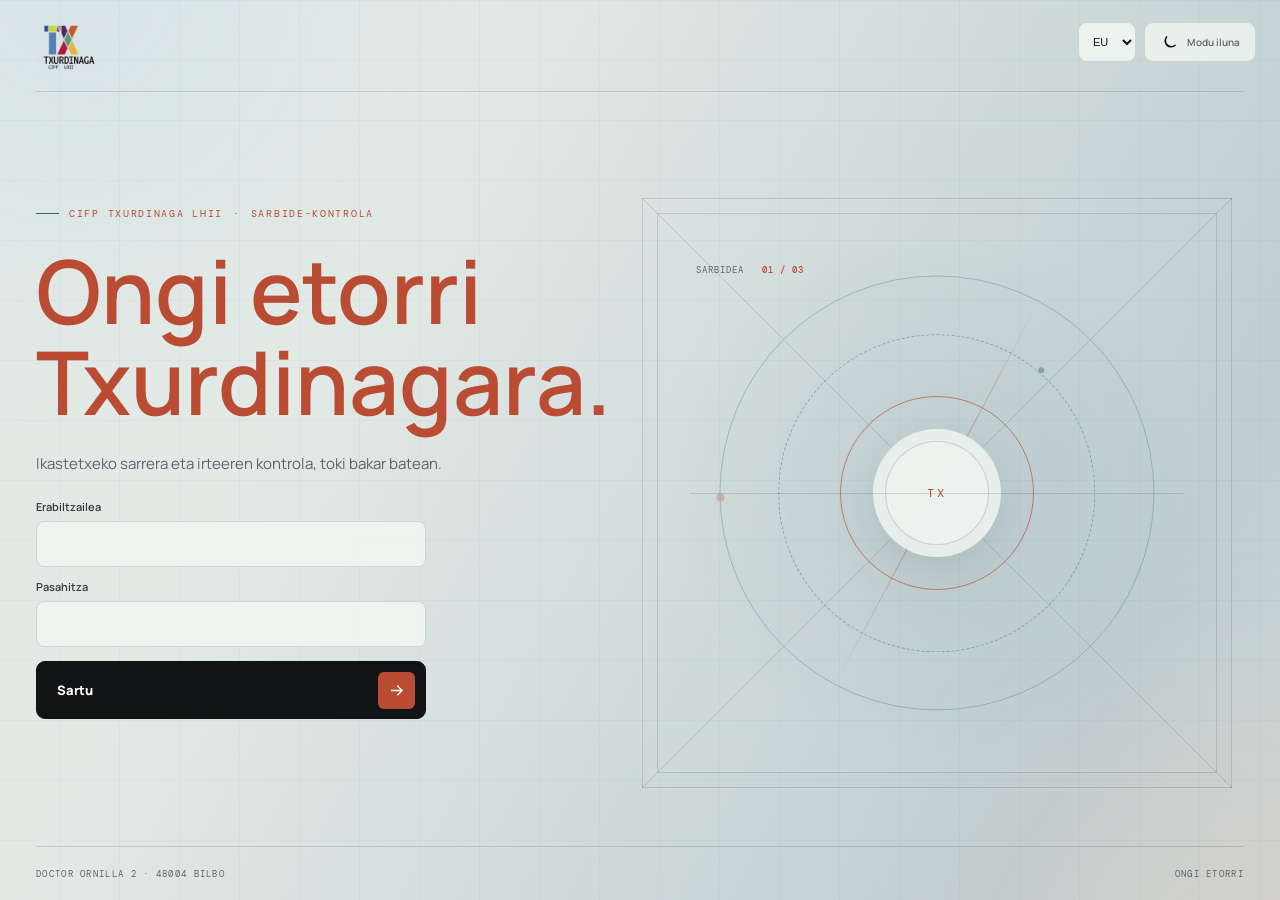
==== index.html @ c8af833c "Aldaketak 5/10/2026 Co-authored-by: acipriaoaboitiz-glitch <acipriaoaboitiz-glitch@users.noreply.git" ====
<!doctype html>
<html lang="eu" data-theme="light">
<head>
  <meta charset="utf-8">
  <meta name="viewport" content="width=device-width, initial-scale=1">
  <meta name="theme-color" content="#e3eae6">
  <link rel="preconnect" href="https://fonts.googleapis.com">
  <link rel="preconnect" href="https://fonts.gstatic.com" crossorigin>
  <link href="https://fonts.googleapis.com/css2?family=DM+Mono:wght@400;500&family=Manrope:wght@400;500;600;700;800&display=swap" rel="stylesheet">
  <link rel="stylesheet" href="CSS/estilos.css">
  <script src="JS/theme.js" defer></script>
  <script src="JS/dashboard.js" defer></script>
</head>
<body>
    <div class="global-controls">
      <label class="visually-hidden" for="language-select" data-i18n="languageLabel">Hizkuntza</label>
      <select class="language-select" id="language-select" aria-label="Hizkuntza">
        <option value="eu">EU</option>
        <option value="es">ES</option>
        <option value="en">EN</option>
      </select>
      <button class="theme-toggle theme-toggle-global" type="button" data-theme-toggle aria-label="Modu iluna" title="Modu iluna">
        <svg class="moon-icon" width="17" height="17" viewBox="0 0 24 24" fill="none" stroke="currentColor" stroke-width="1.7" aria-hidden="true"><path d="M20.5 15.5A8.5 8.5 0 0 1 8.5 3.5 8.5 8.5 0 1 0 20.5 15.5Z"></path></svg>
        <svg class="sun-icon" width="18" height="18" viewBox="0 0 24 24" fill="none" stroke="currentColor" stroke-width="1.7" stroke-linecap="round" stroke-linejoin="round" aria-hidden="true"><circle cx="12" cy="12" r="4"></circle><path d="M12 2v2M12 20v2M2 12h2M20 12h2M4.93 4.93l1.42 1.42M17.65 17.65l1.42 1.42M4.93 19.07l1.42-1.42M17.65 6.35l1.42-1.42"></path></svg>
        <span data-theme-label>Modu iluna</span>
      </button>
    </div>

  <section class="cover-screen" id="cover-screen" aria-labelledby="cover-title">
    <header class="cover-header">
      <img class="cover-logo" src="IMG/Logotipo_Txurdinaga.png" alt="Txurdinaga ikastetxea">
    </header>
    <div class="cover-content">
      <p class="eyebrow"><span data-i18n="schoolName">FP TXURDINAGA</span> <span>·</span> <span data-i18n="accessControl">SARBIDE-KONTROLA</span></p>
      <h1 id="cover-title"><span data-i18n="welcome">Ongi etorri</span><br><span data-i18n="welcomePlace">Txurdinagara.</span></h1>
      <p class="cover-description" data-i18n="coverDescription">Ikastetxeko sarrera eta irteeren kontrola, toki bakar batean.</p>
      <form class="login-form" id="login-form">
        <div class="login-field">
          <label for="login-username" data-i18n="username">Erabiltzailea</label>
          <input id="login-username" name="username" type="text" autocomplete="username" required>
        </div>
        <div class="login-field">
          <label for="login-password" data-i18n="password">Pasahitza</label>
          <input id="login-password" name="password" type="password" autocomplete="current-password" required aria-describedby="login-error">
        </div>
        <p class="login-error" id="login-error" role="alert" data-i18n="invalidLogin" hidden></p>
        <button class="enter-button" type="submit">
          <span data-i18n="signIn">Sartu</span>
          <svg width="19" height="19" viewBox="0 0 24 24" fill="none" stroke="currentColor" stroke-width="1.8" aria-hidden="true"><path d="M5 12h14M13 6l6 6-6 6"></path></svg>
        </button>
      </form>
    </div>
    <div class="cover-art" aria-hidden="true">
      <span class="cover-orbit orbit-one"></span>
      <span class="cover-orbit orbit-two"></span>
      <span class="cover-orbit orbit-three"></span>
      <span class="cover-crosshair"></span>
      <span class="cover-art-core">TX</span>
      <span class="cover-art-label">SARBIDEA <b>01 / 03</b></span>
    </div>
    <footer class="cover-footer"><span data-i18n="location">BILBO · TXURDINAGA</span><span data-i18n="welcomeLabel">ONGI ETORRI</span></footer>
  </section>

  <main class="app-shell dashboard-screen" id="dashboard-screen" tabindex="-1" hidden>
    <header class="topbar">
      <div class="brand-slot" aria-label="Txurdinagako logotipoa">
        <img src="IMG/Logotipo_Txurdinaga.png" alt="Txurdinaga ikastetxea">
      </div>
      <div class="topbar-right">
        <div class="live-indicator"><span class="live-dot"></span><span data-i18n="controlActive">Sarbide-kontrola aktibo</span></div>
        <div class="date-display" aria-label="Ordu lokala" data-i18n-aria-label="localTime">
          <svg width="15" height="15" viewBox="0 0 24 24" fill="none" stroke="currentColor" stroke-width="1.7" aria-hidden="true"><circle cx="12" cy="12" r="9"></circle><path d="M12 7v5l3 2"></path></svg>
          <time id="clock">--:--:--</time>
        </div>
      </div>
    </header>

    <nav class="view-switcher" aria-label="Nabigazio nagusia" data-i18n-aria-label="appNavigation">
      <button class="view-tab is-active" id="overview-view-button" type="button" data-app-view="overview" aria-pressed="true" data-i18n="overviewView">Ikuspegi orokorra</button>
      <button class="view-tab" id="users-view-button" type="button" data-app-view="users" aria-pressed="false" data-i18n="usersView">Erabiltzaileak</button>
    </nav>

    <section class="intro" aria-labelledby="page-title">
      <div>
        <p class="eyebrow"><span data-i18n="schoolReception">Txurdinaga · Harrera</span></p>
        <p class="session-identity" aria-live="polite">
          <span data-i18n="signedInAs">Saioa irekita:</span>
          <strong id="session-user"></strong>
          <span class="session-role" id="session-role"></span>
        </p>
        <h1 id="page-title"><span data-i18n="goodDay">Egun on,</span><br><span id="profile-title">gaurko jarduna.</span></h1>
        <p class="intro-note" data-i18n="introNote">Ikastetxeko sarrera-irteeren erregistroa.</p>
      </div>
      <div class="date-card">
        <span class="date-card-label" data-i18n="todayLabel">Gaurko jardunaldia</span>
        <strong id="today-date" data-i18n="loadingDate">Data kargatzen...</strong>
      </div>
    </section>

    <section class="dashboard-grid" aria-label="Sarbide-erregistroa eta laburpena" data-i18n-aria-label="accessSummary">
      <article class="glass-panel stat-panel parking-free-stat" aria-live="polite">
        <div class="stat-top">
          <span class="stat-label">
            <svg width="16" height="16" viewBox="0 0 24 24" fill="none" stroke="currentColor" stroke-width="1.7" aria-hidden="true"><rect x="3" y="4" width="18" height="16" rx="2"></rect><path d="M7 8h4v4H7zM13 8h4v4h-4zM7 14h4v3H7zM13 14h4v3h-4z"></path></svg>
            <span data-i18n="spacesFree">Libres</span>
          </span>
          <span class="stat-date" data-i18n="parkingNow">Orain</span>
        </div>
        <div class="stat-value" id="parking-free-total">0</div>
        <div class="stat-footer"><span data-i18n="parkingFreeDescription">Une honetan erabilgarri dauden plazak</span></div>
      </article>

      <article class="glass-panel stat-panel parking-occupied-stat" aria-live="polite">
        <div class="stat-top">
          <span class="stat-label">
            <svg width="16" height="16" viewBox="0 0 24 24" fill="none" stroke="currentColor" stroke-width="1.7" aria-hidden="true"><rect x="3" y="4" width="18" height="16" rx="2"></rect><path d="M12 8v4m0 3v.01"></path></svg>
            <span data-i18n="spacesOccupied">Okupatuta</span>
          </span>
          <span class="stat-date" data-i18n="parkingNow">Orain</span>
        </div>
        <div class="stat-value" id="parking-occupied-total">0</div>
        <div class="stat-footer"><span data-i18n="parkingOccupiedDescription">Une honetan okupatuta dauden plazak</span></div>
      </article>
    </section>

    <section class="users-view" id="users-view" aria-labelledby="users-view-title" hidden>
      <div class="users-view-heading">
        <div>
          <p class="eyebrow" data-i18n="attendanceEyebrow">Txurdinaga · Erabiltzaileak</p>
          <h2 id="users-view-title" data-i18n="usersTitle">Erabiltzaileen fitxaketa</h2>
          <p data-i18n="usersDescription">Aukeratu zure izena sarrera edo irteera erregistratzeko.</p>
        </div>
      </div>
      <div class="attendance-summary" aria-live="polite">
        <article class="glass-panel attendance-counter attendance-inside">
          <span data-i18n="attendanceInside">Barruan</span>
          <strong id="attendance-inside-count">0</strong>
        </article>
        <article class="glass-panel attendance-counter attendance-outside">
          <span data-i18n="attendanceOutside">Kanpoan</span>
          <strong id="attendance-outside-count">0</strong>
        </article>
      </div>
      <div class="users-toolbar">
        <label class="user-search-field" for="user-search">
          <span data-i18n="searchUsersLabel">Bilatu erabiltzaileak</span>
          <input id="user-search" type="search" autocomplete="off" data-i18n-placeholder="searchUsersPlaceholder" placeholder="Izena edo abizena">
        </label>
        <label class="user-role-field" for="user-role-filter">
          <span data-i18n="filterByRoleLabel">Iragazi rolaren arabera</span>
          <select id="user-role-filter">
            <option value="all" data-i18n="allRoles">Rol guztiak</option>
            <option value="2" data-i18n="roleStudent">Ikaslea</option>
            <option value="3" data-i18n="roleTeacher">Irakaslea</option>
            <option value="1" data-i18n="roleAdmin">Administratzailea</option>
            <option value="4" data-i18n="roleInventory">Inbentarioa</option>
          </select>
        </label>
      </div>
      <div class="glass-panel users-panel">
        <div class="table-wrap users-table-wrap" role="region" tabindex="0" aria-label="Erabiltzaileen zerrenda" data-i18n-aria-label="usersTableLabel">
          <table class="users-table">
            <thead>
              <tr>
                <th scope="col" data-i18n="userIdLabel">ID</th>
                <th scope="col" data-i18n="firstNameLabel">Izena</th>
                <th scope="col" data-i18n="lastNameLabel">Abizena</th>
                <th scope="col" data-i18n="emailLabel">Emaila</th>
                <th scope="col" data-i18n="roleIdLabel">Rola / ID</th>
                <th scope="col" data-i18n="centerIdLabel">Zentroa / ID</th>
                <th scope="col" data-i18n="attendanceStatusLabel">Egoera</th>
                <th scope="col" data-i18n="attendanceActionLabel">Fichatu</th>
              </tr>
            </thead>
            <tbody id="users-list"></tbody>
          </table>
        </div>
      </div>
    </section>

    <section class="glass-panel parking-section" id="parking-section" aria-labelledby="parking-title">
      <div class="section-heading parking-heading">
        <div class="section-title-group">
          <span class="section-icon parking-sign" aria-hidden="true">P</span>
          <div>
            <h2 id="parking-title" data-i18n="parkingTitle">Parking</h2>
            <p data-i18n="parkingDescription">Plazas, aforo y movimientos del aparcamiento.</p>
          </div>
        </div>
      </div>
      <div class="parking-toolbar">
        <div class="parking-legend" aria-label="Leyenda de estados y vehículos" data-i18n-aria-label="parkingLegendLabel">
          <span><i class="legend-space free" aria-hidden="true"></i><span data-i18n="spaceFree">Libre</span></span>
          <span><i class="legend-space occupied" aria-hidden="true"></i><span data-i18n="spaceOccupied">Ocupada</span></span>
        </div>
        <div class="parking-filters" role="group" aria-label="Filtrar zonas" data-i18n-aria-label="parkingFiltersLabel">
          <button class="parking-filter is-active" type="button" data-parking-filter="all" aria-pressed="true" data-i18n="filterAll">Todas</button>
          <button class="parking-filter" type="button" data-parking-filter="visits" aria-pressed="false" data-i18n="zoneVisits">Visitas</button>
          <button class="parking-filter" type="button" data-parking-filter="others" aria-pressed="false" data-i18n="zoneOthers">Otros</button>
          <button class="parking-filter" type="button" data-parking-filter="teachers" aria-pressed="false" data-i18n="zoneTeachers">Profesorado</button>
          <button class="parking-filter" type="button" data-parking-filter="students" aria-pressed="false" data-i18n="zoneStudents">Alumnado</button>
        </div>
      </div>
      <div class="parking-plan" aria-label="Plano superior del aparcamiento" data-i18n-aria-label="parkingPlanLabel">
        <div class="parking-compound">
          <div class="parking-zones">
            <article class="parking-zone visits-zone" data-parking-zone="visits">
              <h3><span class="zone-marker" aria-hidden="true"></span><span data-i18n="zoneVisits">Bisitariak</span><span class="zone-prefix" data-i18n="zoneCodeVisits">B</span><span class="zone-count" id="count-visits"></span></h3>
              <div class="parking-zone-layout">
                <div class="parking-spaces" id="spaces-visits-upper"></div>
                <div class="parking-spaces" id="spaces-visits-lower"></div>
              </div>
            </article>
            <article class="parking-zone others-zone" data-parking-zone="others">
              <h3><span class="zone-marker" aria-hidden="true"></span><span data-i18n="zoneOthers">Besteak</span><span class="zone-prefix" data-i18n="zoneCodeOthers">BE</span><span class="zone-count" id="count-others"></span></h3>
              <div class="others-zone-legend" aria-label="Plaza motak" data-i18n-aria-label="otherSpacesLegendLabel">
                <span><i class="other-space-marker motorcycle" aria-hidden="true"></i><span data-i18n="otherCapacityMotorcycles">5 moto</span></span>
                <span><i class="other-space-marker electric" aria-hidden="true"></i><span data-i18n="otherCapacityElectric">3 elektriko</span></span>
                <span><i class="other-space-marker accessible" aria-hidden="true"></i><span data-i18n="otherCapacityAccessible">2 mugikortasun urriko</span></span>
              </div>
              <div class="parking-zone-layout">
                <div class="parking-spaces" id="spaces-others-upper"></div>
                <div class="parking-spaces" id="spaces-others-lower"></div>
              </div>
            </article>
            <article class="parking-zone teachers-zone" data-parking-zone="teachers">
              <h3><span class="zone-marker" aria-hidden="true"></span><span data-i18n="zoneTeachers">Profesorado</span><span class="zone-prefix" data-i18n="zoneCodeTeachers">IR</span><span class="zone-count" id="count-teachers"></span></h3>
              <div class="parking-zone-layout">
                <div class="parking-spaces" id="spaces-teachers-upper"></div>
                <div class="parking-spaces" id="spaces-teachers-lower"></div>
              </div>
            </article>
            <article class="parking-zone students-zone" data-parking-zone="students">
              <h3><span class="zone-marker" aria-hidden="true"></span><span data-i18n="zoneStudents">Alumnado</span><span class="zone-prefix" data-i18n="zoneCodeStudents">IK</span><span class="zone-count" id="count-students"></span></h3>
              <div class="parking-zone-layout">
                <div class="parking-spaces" id="spaces-students-upper"></div>
                <div class="parking-spaces" id="spaces-students-lower"></div>
              </div>
            </article>
          </div>
        </div>
      </div>
    </section>

    <dialog class="parking-dialog" id="parking-dialog" aria-labelledby="parking-dialog-title">
      <div class="parking-dialog-content">
        <div class="parking-dialog-heading">
          <div>
            <p class="eyebrow" data-i18n="parkingDialogEyebrow">Parking · plaza seleccionada</p>
            <h2 id="parking-dialog-title" data-i18n="parkingReserveTitle">Reservar plaza</h2>
          </div>
          <button class="parking-dialog-close" id="parking-dialog-close" type="button" aria-label="Cerrar" data-i18n-aria-label="closeDialogLabel">
            <svg width="18" height="18" viewBox="0 0 24 24" fill="none" stroke="currentColor" stroke-width="1.8" aria-hidden="true"><path d="m6 6 12 12M18 6 6 18"></path></svg>
          </button>
        </div>
        <p class="parking-dialog-space" id="parking-dialog-space"></p>
        <form class="parking-reservation-form" id="parking-reservation-form">
          <fieldset class="plate-format parking-plate-format" aria-describedby="parking-plate-hint">
            <legend class="visually-hidden" data-i18n="plateFormatLabel">Formato de matrícula</legend>
            <label><input type="radio" name="parking-plate-format" value="current" checked><span data-i18n="currentPlateOption">Actual</span></label>
            <label><input type="radio" name="parking-plate-format" value="old"><span data-i18n="oldPlateOption">Provincial</span></label>
          </fieldset>
          <label class="parking-plate-label" for="parking-plate" data-i18n="identifierLabel">Matrícula del vehículo</label>
          <div class="license-plate" id="license-plate-preview" data-format="current">
            <span class="license-plate-country" aria-hidden="true">E</span>
            <input class="parking-plate-input" id="parking-plate" name="plate" type="text" placeholder="1234 BCD" data-i18n-aria-label="identifierLabel" autocomplete="off" autocapitalize="characters" spellcheck="false" maxlength="7" required>
          </div>
          <p class="plate-format-hint" id="parking-plate-hint" data-i18n="currentPlateHint">Formato actual: 1234BCD.</p>
          <p class="login-error" id="parking-plate-error" role="alert" hidden></p>
          <button class="submit-button parking-reserve-button" type="submit">
            <span data-i18n="reserveParkingSpace">Confirmar reserva</span>
            <svg width="16" height="16" viewBox="0 0 24 24" fill="none" stroke="currentColor" stroke-width="1.8" aria-hidden="true"><path d="M5 12h14M13 6l6 6-6 6"></path></svg>
          </button>
        </form>
        <div class="parking-reserved-details" id="parking-reserved-details" hidden>
          <p data-i18n="reservedForPlate">Reserva asociada a la matrícula</p>
          <strong class="reserved-license-plate" id="reserved-plate"></strong>
          <button class="parking-release-button" id="parking-release-button" type="button" data-i18n="releaseParkingSpace">Liberar plaza</button>
        </div>
      </div>
    </dialog>

    <section class="glass-panel records-section" aria-labelledby="records-title">
      <div class="section-heading">
        <div class="section-title-group">
          <span class="section-icon" aria-hidden="true">
            <svg width="17" height="17" viewBox="0 0 24 24" fill="none" stroke="currentColor" stroke-width="1.6"><path d="M8 3H5a2 2 0 0 0-2 2v3M16 3h3a2 2 0 0 1 2 2v3M8 21H5a2 2 0 0 1-2-2v-3M16 21h3a2 2 0 0 0 2-2v-3M8 12h8M12 8v8"></path></svg>
          </span>
          <div>
            <h2 id="records-title" data-i18n="recentEntries">Azken sarrerak</h2>
            <p data-i18n="recentActivity">Ikastetxeko azken mugimenduak</p>
          </div>
        </div>
        <span class="record-count" id="record-count">0 ERREGISTRO</span>
      </div>
      <div class="table-wrap" role="region" tabindex="0" aria-label="Azken sarrerak" data-i18n-aria-label="recentEntries">
        <table>
          <thead><tr><th scope="col" data-i18n="person">Pertsona</th><th scope="col" data-i18n="identifier">Identifikatzailea</th><th scope="col" data-i18n="time">Ordua</th><th scope="col" data-i18n="type">Mota</th><th scope="col" data-i18n="status">Egoera</th></tr></thead>
          <tbody id="access-records"><tr class="empty-row"><td colspan="5" data-i18n="emptyRecords">Oraindik ez dago sarbiderik erregistratuta.</td></tr></tbody>
        </table>
      </div>
    </section>

    <footer class="footer-note">
      <span data-i18n="footerBrand">FP TXURDINAGA · SARBIDE-KONTROLA</span>
      <span data-i18n="localDemo">Demo lokala</span>
    </footer>
  </main>

  <div class="toast" id="toast" role="status" aria-live="polite"></div>
</body>
</html>
---- CSS/estilos.css ----
:root {
  color-scheme: light;
  --page: #e3eae6;
  --surface: rgba(236, 242, 238, .91);
  --surface-strong: rgba(237, 243, 239, .98);
  --line: rgba(18, 21, 24, .13);
  --text: #111315;
  --muted: #5e646b;
  --acid: #111315;
  --mint: #315e7c;
  --orange: #b94c32;
  --entry-value: #bf642d;
  --exit-value: #af3e38;
  --parking-free: #258657;
  --parking-occupied: #c4473c;
  --panel-background: linear-gradient(140deg, rgba(245, 248, 246, .98), rgba(222, 231, 227, .96));
  --panel-shadow: 0 18px 60px rgba(24, 39, 54, .11), inset 0 1px rgba(255, 255, 255, .8);
  --input-background: rgba(240, 244, 241, .94);
  --field-label: #33383e;
  --button-text: #fff;
  --glow-a: #a8d0ef;
  --glow-b: #ffc4a5;
  --ambient-flow-a: rgba(49, 94, 124, .2);
  --ambient-flow-b: rgba(185, 76, 50, .14);
  --ambient-grid: rgba(49, 94, 124, .045);
  --entry-glow: rgba(191, 100, 45, .2);
  --exit-glow: rgba(175, 62, 56, .17);
  --accent-fill: rgba(49, 94, 124, .08);
  --accent-border: rgba(49, 94, 124, .22);
  --accent-shadow: rgba(49, 94, 124, .2);
  --ornament: rgba(49, 94, 124, .16);
  --mono: "DM Mono", Consolas, monospace;
  --sans: "Manrope", "Segoe UI", sans-serif;
}

:root[data-theme="dark"] {
  color-scheme: dark;
  --page: #050607;
  --surface: rgba(20, 21, 23, .82);
  --surface-strong: rgba(31, 32, 35, .96);
  --line: rgba(239, 241, 244, .12);
  --text: #f1f2f4;
  --muted: #a1a5ad;
  --acid: #e7a765;
  --mint: #a8c4dc;
  --orange: #f08b68;
  --entry-value: #e7a765;
  --exit-value: #f0786d;
  --parking-free: #6bd28f;
  --parking-occupied: #ff786f;
  --entry-glow: rgba(231, 167, 101, .28);
  --exit-glow: rgba(240, 120, 109, .24);
  --panel-background: linear-gradient(140deg, rgba(24, 25, 28, .91), rgba(12, 13, 15, .88));
  --panel-shadow: 0 20px 65px rgba(0, 0, 0, .38), inset 0 1px rgba(255, 255, 255, .035);
  --input-background: rgba(7, 8, 10, .82);
  --field-label: #d0d2d6;
  --button-text: #17110c;
  --glow-a: #183047;
  --glow-b: #49291d;
  --ambient-flow-a: rgba(168, 196, 220, .1);
  --ambient-flow-b: rgba(240, 139, 104, .075);
  --accent-fill: rgba(168, 196, 220, .08);
  --accent-border: rgba(168, 196, 220, .2);
  --accent-shadow: rgba(231, 167, 101, .24);
  --ornament: rgba(231, 167, 101, .14);
}

::view-transition-old(root),
::view-transition-new(root) {
  animation-duration: 800ms;
  animation-timing-function: ease-in-out;
}

.theme-transitioning,
.theme-transitioning * {
  transition: color 800ms ease-in-out, background-color 800ms ease-in-out, border-color 800ms ease-in-out, box-shadow 800ms ease-in-out !important;
}

* { box-sizing: border-box; }

body {
  min-width: 320px;
  min-height: 100vh;
  margin: 0;
  overflow-x: hidden;
  background: var(--page);
  color: var(--text);
  font-family: var(--sans);
}

:root[data-theme="light"] body {
  background-image:
    linear-gradient(118deg, transparent 12%, var(--ambient-flow-a) 37%, transparent 58%),
    linear-gradient(300deg, transparent 15%, var(--ambient-flow-b) 40%, transparent 62%),
    repeating-linear-gradient(0deg, transparent 0 59px, var(--ambient-grid) 59px 60px),
    repeating-linear-gradient(90deg, transparent 0 59px, var(--ambient-grid) 59px 60px);
  background-size: 230% 220%, 240% 230%, 60px 60px, 60px 60px;
  animation: light-background-motion 12s ease-in-out infinite alternate;
}

body::before,
body::after {
  position: fixed;
  z-index: -1;
  width: 42vw;
  height: 42vw;
  min-width: 420px;
  min-height: 420px;
  border-radius: 50%;
  content: "";
  filter: blur(100px);
  opacity: .16;
  pointer-events: none;
  animation: drift 18s ease-in-out infinite alternate;
}

body::before {
  top: -22vw;
  left: -15vw;
  background: var(--glow-a);
}

body::after {
  right: -20vw;
  bottom: -28vw;
  background: var(--glow-b);
  animation-delay: -8s;
}

button, input { font: inherit; }
button { color: inherit; }

.app-shell {
  width: min(1240px, calc(100% - 64px));
  margin: 0 auto;
  padding: 34px 0 48px;
}

.cover-screen[hidden], .dashboard-screen[hidden] { display: none !important; }
.dashboard-screen:focus { outline: none; }

.cover-screen {
  position: relative;
  display: grid;
  width: min(1320px, calc(100% - 72px));
  min-height: 100vh;
  min-height: 100svh;
  grid-template-rows: 92px 1fr 54px;
  margin: 0 auto;
  overflow: hidden;
}

.cover-header {
  display: flex;
  align-items: center;
  justify-content: space-between;
  border-bottom: 1px solid var(--line);
}

.cover-logo { display: block; width: 190px; max-height: 62px; object-fit: contain; object-position: left center; }

.global-controls {
  position: fixed;
  z-index: 20;
  top: 22px;
  right: max(24px, calc((100vw - 1320px) / 2));
  display: flex;
  align-items: center;
  gap: 8px;
}

.visually-hidden {
  position: absolute;
  width: 1px;
  height: 1px;
  padding: 0;
  overflow: hidden;
  clip: rect(0, 0, 0, 0);
  white-space: nowrap;
  clip-path: inset(50%);
}

.language-select {
  height: 40px;
  padding: 0 10px;
  border: 1px solid var(--line);
  border-radius: 9px;
  color: var(--text);
  background: var(--surface-strong);
  cursor: pointer;
  font-size: 11px;
}

.theme-toggle.theme-toggle-global {
  display: inline-flex;
  width: auto;
  min-width: 112px;
  height: 40px;
  align-items: center;
  justify-content: center;
  gap: 9px;
  padding: 0 12px;
  border-radius: 9px;
  white-space: nowrap;
}

.theme-toggle-global [data-theme-label] { color: var(--muted); font-size: 10px; font-weight: 600; }
.dashboard-screen .topbar-right { margin-right: 220px; }

.cover-content {
  position: relative;
  z-index: 2;
  align-self: center;
  width: min(62%, 690px);
  padding: 56px 0 68px;
  animation: cover-rise .7s both;
}

.cover-content .eyebrow { margin-bottom: 25px; }
.cover-content .eyebrow span { color: var(--orange); }

.cover-content h1 {
  margin: 0;
  font-size: clamp(52px, 7vw, 88px);
  font-weight: 600;
  letter-spacing: 0;
  line-height: 1.03;
}

.cover-content h1 span { color: var(--orange); }

.cover-description {
  max-width: 430px;
  margin: 24px 0 22px;
  color: var(--muted);
  font-size: 15px;
  line-height: 1.8;
}

.login-form { display: grid; width: min(100%, 390px); gap: 12px; }

.login-field label {
  display: block;
  margin-bottom: 7px;
  color: var(--field-label);
  font-size: 11px;
  font-weight: 600;
}

.login-field input {
  width: 100%;
  height: 46px;
  padding: 0 13px;
  border: 1px solid var(--line);
  border-radius: 8px;
  outline: none;
  color: var(--text);
  background: var(--input-background);
  font: 13px var(--mono);
  transition: border-color .2s, box-shadow .2s, background .2s;
}

.login-field input:focus {
  border-color: var(--accent-border);
  background: var(--surface-strong);
  box-shadow: 0 0 0 3px var(--accent-fill);
}

.login-field input[aria-invalid="true"] { border-color: var(--orange); }
.login-error { margin: 0; color: var(--orange); font-size: 11px; }
.login-error[hidden] { display: none; }
.login-form .enter-button { width: 100%; margin-top: 2px; }

.enter-button {
  display: inline-flex;
  min-width: 190px;
  height: 58px;
  align-items: center;
  justify-content: space-between;
  gap: 30px;
  padding: 0 10px 0 20px;
  border: 1px solid var(--acid);
  border-radius: 9px;
  color: var(--button-text);
  background: var(--acid);
  cursor: pointer;
  font-size: 13px;
  font-weight: 800;
  text-decoration: none;
  transition: transform .2s, box-shadow .2s, filter .2s;
}

.enter-button:hover { box-shadow: 0 12px 34px var(--accent-shadow); filter: brightness(1.14); transform: translateY(-2px); }
.enter-button svg { display: grid; width: 37px; height: 37px; padding: 9px; border-radius: 6px; color: var(--button-text); background: var(--orange); }
.cover-note { margin: 17px 0 0; color: var(--muted); font: 9px var(--mono); letter-spacing: 1px; }

.cover-art {
  position: absolute;
  top: 22%;
  right: 1%;
  width: min(47vw, 590px);
  aspect-ratio: 1;
  border: 1px solid var(--line);
  background:
    linear-gradient(45deg, transparent calc(50% - .5px), var(--line) 50%, transparent calc(50% + .5px)),
    linear-gradient(-45deg, transparent calc(50% - .5px), var(--line) 50%, transparent calc(50% + .5px)),
    radial-gradient(circle at 50% 50%, var(--accent-fill), transparent 63%);
  transform: translateY(-50%);
  animation: cover-rise .8s .12s both;
}

.cover-art::before,
.cover-art::after { position: absolute; inset: 14px; border: 1px solid var(--line); content: ""; }
.cover-art::after { inset: 50% 8%; border-width: 1px 0 0; }

.cover-orbit {
  position: absolute;
  top: 50%;
  left: 50%;
  aspect-ratio: 1;
  border: 1px solid var(--mint);
  border-radius: 50%;
  transform: translate(-50%, -50%);
}

.orbit-one { width: 74%; opacity: .3; animation: orbit-turn 34s linear infinite; }
.orbit-two { width: 54%; border-style: dashed; opacity: .42; animation: orbit-turn-reverse 48s linear infinite; }
.orbit-three { width: 33%; border-color: var(--orange); opacity: .65; }

.orbit-one::before,
.orbit-two::before {
  position: absolute;
  top: 50%;
  left: -4px;
  width: 8px;
  height: 8px;
  border-radius: 50%;
  background: var(--orange);
  box-shadow: 0 0 15px var(--accent-shadow);
  content: "";
}

.orbit-two::before { top: 10%; left: auto; right: 16%; width: 6px; height: 6px; background: var(--mint); }

.cover-crosshair {
  position: absolute;
  top: 50%;
  left: 50%;
  width: 1px;
  height: 74%;
  background: linear-gradient(transparent, var(--orange), transparent);
  opacity: .56;
  transform: translate(-50%, -50%) rotate(28deg);
  animation: crosshair 7s ease-in-out infinite alternate;
}

.cover-art-core {
  position: absolute;
  top: 50%;
  left: 50%;
  display: grid;
  width: 104px;
  height: 104px;
  place-items: center;
  border: 1px solid var(--line);
  border-radius: 50%;
  color: var(--orange);
  background: var(--surface-strong);
  box-shadow: 0 0 0 12px var(--surface), 0 20px 55px rgba(0, 0, 0, .12);
  font: 12px var(--mono);
  letter-spacing: 3px;
  transform: translate(-50%, -50%);
}

.cover-art-label { position: absolute; top: 11%; left: 9%; color: var(--muted); font: 9px var(--mono); letter-spacing: 1px; }
.cover-art-label b { margin-left: 12px; color: var(--orange); font-weight: 500; }

.cover-footer {
  display: flex;
  align-items: center;
  justify-content: space-between;
  border-top: 1px solid var(--line);
  color: var(--muted);
  font: 9px var(--mono);
  letter-spacing: 1.3px;
}

.cover-exiting { animation: cover-exit .36s ease forwards; pointer-events: none; }
.dashboard-entering { animation: dashboard-enter .42s ease both; }

@keyframes cover-rise { from { opacity: 0; transform: translateY(14px); } to { opacity: 1; transform: translateY(0); } }
@keyframes cover-exit { to { opacity: 0; transform: translateY(-12px) scale(.99); } }
@keyframes dashboard-enter { from { opacity: 0; transform: translateY(12px); } to { opacity: 1; transform: translateY(0); } }
@keyframes orbit-turn { to { rotate: 360deg; } }
@keyframes orbit-turn-reverse { to { rotate: -360deg; } }
@keyframes crosshair { to { transform: translate(-50%, -50%) rotate(-28deg); } }

.topbar {
  display: flex;
  align-items: center;
  justify-content: space-between;
  min-height: 66px;
  margin-bottom: 52px;
}

.brand-slot {
  display: flex;
  width: 190px;
  height: 62px;
  align-items: center;
  justify-content: flex-start;
  gap: 14px;
}

.brand-slot img {
  display: block;
  width: 154px;
  max-width: 100%;
  max-height: 58px;
  object-fit: contain;
}

.topbar-right, .live-indicator, .date-display {
  display: flex;
  align-items: center;
}

.topbar-right { gap: 28px; }

.live-indicator {
  gap: 9px;
  color: #c3d0c8;
  font-size: 12px;
  font-weight: 600;
}

.live-dot, .status-dot {
  width: 7px;
  height: 7px;
  flex: 0 0 auto;
  border-radius: 50%;
  background: var(--acid);
  box-shadow: 0 0 14px var(--accent-shadow);
}

.live-dot { background: var(--mint); box-shadow: none; }

.date-display {
  gap: 9px;
  color: var(--muted);
  font: 11px var(--mono);
}

.date-display svg { color: var(--mint); }

.theme-toggle {
  display: grid;
  width: 38px;
  height: 38px;
  flex: 0 0 auto;
  place-items: center;
  border: 1px solid var(--line);
  border-radius: 10px;
  color: var(--text);
  background: var(--surface);
  cursor: pointer;
  transition: background .2s, color .2s, transform .2s;
}

.theme-toggle:hover { background: var(--surface-strong); transform: translateY(-1px); }
.theme-toggle .sun-icon { display: none; }
:root[data-theme="dark"] .theme-toggle .moon-icon { display: none; }
:root[data-theme="dark"] .theme-toggle .sun-icon { display: block; }

.logout-form { margin: 0; }

.logout-button {
  display: grid;
  width: 34px;
  height: 34px;
  place-items: center;
  border: 1px solid var(--line);
  border-radius: 8px;
  color: var(--text);
  background: var(--surface);
  cursor: pointer;
  transition: color .2s, border-color .2s, background .2s;
}

.logout-button:hover { border-color: rgba(255, 156, 107, .3); color: var(--orange); background: rgba(255, 156, 107, .06); }

.intro {
  display: grid;
  grid-template-columns: minmax(0, 1fr) 310px;
  gap: 42px;
  align-items: end;
  margin-bottom: 35px;
  animation: rise-in .7s both;
}

.eyebrow {
  display: flex;
  align-items: center;
  gap: 10px;
  margin: 0 0 17px;
  color: var(--mint);
  font: 10px var(--mono);
  letter-spacing: 1.7px;
  text-transform: uppercase;
}

.eyebrow::before {
  width: 23px;
  height: 1px;
  background: var(--mint);
  content: "";
}

h1 {
  margin: 0;
  font-size: clamp(36px, 5vw, 58px);
  font-weight: 600;
  letter-spacing: -1.7px;
  line-height: 1.08;
}

h1 span { color: var(--acid); }

.intro-note {
  margin: 14px 0 0;
  color: var(--muted);
  font-size: 13px;
}

.session-identity {
  display: flex;
  flex-wrap: wrap;
  align-items: center;
  gap: 5px 8px;
  margin: -6px 0 19px;
  color: var(--muted);
  font-size: 11px;
}

.session-identity strong { color: var(--text); font-family: var(--mono); }
.session-role { color: var(--mint); font-weight: 700; }

.date-card {
  display: flex;
  min-height: 98px;
  flex-direction: column;
  justify-content: center;
  padding: 18px 22px;
  border: 1px solid var(--line);
  border-radius: 12px;
  background: var(--panel-background);
  backdrop-filter: blur(18px);
}

.date-card-label {
  margin-bottom: 8px;
  color: var(--muted);
  font: 10px var(--mono);
  letter-spacing: 1px;
  text-transform: uppercase;
}

.date-card strong { font-size: 14px; font-weight: 600; }

.parking-link {
  display: inline-flex;
  width: fit-content;
  align-items: center;
  gap: 7px;
  margin-top: 13px;
  color: var(--mint);
  font-size: 11px;
  font-weight: 700;
  text-decoration: none;
  border: 0;
  padding: 0;
  background: transparent;
  cursor: pointer;
}

.parking-link:hover { color: var(--orange); }
.parking-link:focus-visible, .parking-space:focus-visible { outline: 2px solid var(--mint); outline-offset: 3px; }

.dashboard-grid {
  display: grid;
  grid-template-columns: repeat(2, minmax(0, 1fr));
  gap: 18px;
  align-items: stretch;
}

.view-switcher { display: flex; gap: 6px; margin: -34px 0 30px; }
.view-tab { min-height: 36px; padding: 0 13px; border: 1px solid var(--line); border-radius: 6px; color: var(--muted); background: var(--surface); font-size: 10px; font-weight: 700; cursor: pointer; }
.view-tab:hover { color: var(--text); background: var(--accent-fill); }
.view-tab.is-active { border-color: var(--accent-border); color: var(--mint); background: var(--accent-fill); }
.view-tab[hidden] { display: none !important; }
#dashboard-screen[data-view="users"] > .intro,
#dashboard-screen[data-view="users"] > .dashboard-grid,
#dashboard-screen[data-view="users"] > #parking-section,
#dashboard-screen[data-view="users"] > .records-section,
#dashboard-screen[data-view="users"] > .footer-note { display: none; }
.users-view { display: grid; gap: 16px; }
.users-view[hidden] { display: none !important; }
.users-view-heading h2 { margin: 0; font-size: 20px; }
.users-view-heading p:not(.eyebrow) { margin: 7px 0 0; color: var(--muted); font-size: 11px; }
.attendance-summary { display: grid; grid-template-columns: repeat(2, minmax(0, 1fr)); gap: 14px; }
.attendance-counter { display: flex; min-height: 104px; align-items: center; justify-content: space-between; padding: 16px 22px; color: var(--muted); font-size: 11px; font-weight: 700; }
.attendance-counter strong { font: 600 42px/1 var(--sans); }
.attendance-inside strong { color: var(--parking-free); }
.attendance-outside strong { color: var(--parking-occupied); }
.users-toolbar { display: grid; grid-template-columns: minmax(220px, 1fr) minmax(180px, .55fr); gap: 12px; }
.users-toolbar label { display: grid; gap: 6px; color: var(--field-label); font-size: 10px; font-weight: 700; }
.users-toolbar input, .users-toolbar select { width: 100%; min-width: 0; height: 42px; padding: 0 11px; border: 1px solid var(--line); border-radius: 6px; outline: none; color: var(--text); background: var(--input-background); font: 11px var(--sans); }
.users-toolbar input:focus, .users-toolbar select:focus { border-color: var(--accent-border); box-shadow: 0 0 0 3px var(--accent-fill); }
.users-toolbar input::placeholder { color: var(--muted); opacity: .8; }
.users-panel { min-width: 0; overflow: hidden; padding: 5px 12px; }
.users-table { min-width: 940px; }
.users-table td:nth-child(1), .users-table td:nth-child(5), .users-table td:nth-child(6) { color: var(--muted); font-family: var(--mono); }
.attendance-status { display: inline-flex; min-height: 25px; align-items: center; padding: 0 8px; border: 1px solid var(--line); border-radius: 999px; font-size: 9px; font-weight: 700; }
.attendance-status.is-inside { border-color: color-mix(in srgb, var(--parking-free) 40%, transparent); color: var(--parking-free); background: color-mix(in srgb, var(--parking-free) 10%, transparent); }
.attendance-status.is-outside { border-color: color-mix(in srgb, var(--parking-occupied) 35%, transparent); color: var(--parking-occupied); background: color-mix(in srgb, var(--parking-occupied) 8%, transparent); }
.attendance-status.is-inactive { color: var(--muted); }
.attendance-action { min-height: 32px; padding: 0 10px; border: 1px solid var(--accent-border); border-radius: 5px; color: var(--mint); background: var(--accent-fill); font-size: 9px; font-weight: 700; white-space: nowrap; cursor: pointer; }
.attendance-action:hover { background: var(--accent-fill); filter: brightness(1.15); }
.attendance-action:focus-visible, .view-tab:focus-visible { outline: 2px solid var(--mint); outline-offset: 2px; }

.glass-panel {
  border: 1px solid var(--line);
  border-radius: 14px;
  background: var(--panel-background);
  box-shadow: var(--panel-shadow);
  backdrop-filter: blur(22px);
  -webkit-backdrop-filter: blur(22px);
}

.entry-panel {
  position: relative;
  min-height: 272px;
  overflow: hidden;
  padding: 27px 30px 30px;
  animation: rise-in .7s .1s both;
}

.entry-panel::after {
  position: absolute;
  right: -36px;
  bottom: -105px;
  width: 250px;
  height: 250px;
  border: 1px solid var(--ornament);
  border-radius: 50%;
  box-shadow: 0 0 0 28px var(--ornament), 0 0 0 58px var(--ornament);
  content: "";
  pointer-events: none;
}

.panel-heading {
  display: flex;
  align-items: flex-start;
  justify-content: space-between;
  gap: 14px;
}

.panel-heading h2, .section-heading h2 {
  margin: 0;
  font-size: 15px;
  font-weight: 600;
}

.panel-heading p {
  margin: 7px 0 0;
  color: var(--muted);
  font-size: 12px;
}

.access-type {
  display: flex;
  align-items: center;
  gap: 8px;
  padding: 7px 10px;
  border: 1px solid var(--accent-border);
  border-radius: 999px;
  color: var(--mint);
  background: var(--accent-fill);
  font: 9px var(--mono);
  letter-spacing: .55px;
  text-transform: uppercase;
  white-space: nowrap;
}

.access-type .status-dot { width: 6px; height: 6px; background: var(--mint); box-shadow: none; }

select.access-type {
  display: block;
  width: 106px;
  min-height: 31px;
  outline: none;
  cursor: pointer;
}

select.access-type option { color: var(--text); background: var(--page); }

.entry-form { position: relative; z-index: 1; margin-top: 31px; }

.entry-form label {
  display: block;
  margin-bottom: 10px;
  color: var(--field-label);
  font-size: 11px;
  font-weight: 600;
}

.plate-format {
  display: inline-flex;
  max-width: 100%;
  gap: 2px;
  margin: 0 0 9px;
  padding: 3px;
  border: 1px solid var(--line);
  border-radius: 9px;
  background: var(--input-background);
}

.plate-format label { display: block; margin: 0; cursor: pointer; }
.plate-format input { position: absolute; width: 1px; height: 1px; opacity: 0; }

.plate-format label span {
  display: block;
  padding: 7px 11px;
  border-radius: 6px;
  color: var(--muted);
  font-size: 10px;
  font-weight: 600;
  white-space: nowrap;
}

.plate-format input:checked + span {
  color: var(--text);
  background: var(--surface-strong);
  box-shadow: 0 1px 5px rgba(0, 0, 0, .12);
}

.plate-format input:focus-visible + span { outline: 2px solid var(--mint); outline-offset: 1px; }

.plate-format-hint {
  margin: -2px 0 14px;
  color: var(--muted);
  font-size: 10px;
  line-height: 1.5;
}

.input-row {
  display: flex;
  gap: 10px;
}

.input-wrap { position: relative; flex: 1; min-width: 0; }

.input-wrap svg {
  position: absolute;
  top: 50%;
  left: 16px;
  color: #84968b;
  transform: translateY(-50%);
  pointer-events: none;
}

.input-wrap input {
  width: 100%;
  height: 54px;
  padding: 0 16px 0 47px;
  border: 1px solid var(--line);
  border-radius: 9px;
  outline: none;
  color: var(--text);
  background: var(--input-background);
  font: 13px var(--mono);
  transition: border-color .2s, box-shadow .2s, background .2s;
}

.input-wrap input::placeholder { color: var(--muted); }

.input-wrap input:focus {
  border-color: var(--accent-border);
  background: var(--surface-strong);
  box-shadow: 0 0 0 3px var(--accent-fill);
}

.submit-button {
  display: inline-flex;
  min-width: 152px;
  height: 54px;
  align-items: center;
  justify-content: center;
  gap: 10px;
  border: 0;
  border-radius: 9px;
  color: var(--button-text);
  background: var(--acid);
  cursor: pointer;
  font-size: 12px;
  font-weight: 800;
  transition: transform .2s, box-shadow .2s, background .2s;
}

.submit-button:hover { filter: brightness(1.18); box-shadow: 0 6px 24px var(--accent-shadow); transform: translateY(-1px); }
.submit-button:active { transform: translateY(0); }

.form-footnote {
  display: flex;
  align-items: center;
  gap: 7px;
  margin: 13px 0 0;
  color: var(--muted);
  font-size: 10px;
}

.form-footnote svg { color: var(--mint); }

.stat-panel {
  position: relative;
  display: flex;
  min-height: 272px;
  flex-direction: column;
  justify-content: space-between;
  overflow: hidden;
  padding: 27px 27px 23px;
  animation: rise-in .7s .18s both;
}

.stat-panel::before {
  position: absolute;
  top: -82px;
  right: -62px;
  width: 205px;
  height: 205px;
  border: 1px solid var(--ornament);
  border-radius: 50%;
  box-shadow: 0 0 0 20px var(--ornament), 0 0 0 43px var(--ornament);
  content: "";
}

.stat-top, .stat-footer, .stat-label { display: flex; align-items: center; }
.stat-top, .stat-footer { justify-content: space-between; }

.stat-label {
  gap: 8px;
  color: #bac7bf;
  font-size: 11px;
  font-weight: 600;
}

.stat-label svg { color: var(--mint); }

.stat-date {
  color: #8b9a91;
  font: 9px var(--mono);
  text-transform: uppercase;
}

.stat-value {
  position: relative;
  z-index: 1;
  margin: 22px 0 18px;
  color: var(--entry-value);
  font-size: clamp(58px, 7vw, 78px);
  font-weight: 600;
  letter-spacing: -3px;
  line-height: .95;
  text-shadow: 0 0 36px var(--entry-glow);
}

.exit-stat .stat-label svg,
.exit-stat .stat-value { color: var(--exit-value); }
.exit-stat .stat-value { text-shadow: 0 0 36px var(--exit-glow); }
.parking-free-stat .stat-label svg,
.parking-free-stat .stat-value { color: var(--parking-free); }
.parking-free-stat .stat-value { text-shadow: 0 0 36px color-mix(in srgb, var(--parking-free) 24%, transparent); }
.parking-occupied-stat .stat-label svg,
.parking-occupied-stat .stat-value { color: var(--parking-occupied); }
.parking-occupied-stat .stat-value { text-shadow: 0 0 36px var(--exit-glow); }

:root[data-theme="light"] .stat-panel::after {
  position: absolute;
  top: 0;
  right: 0;
  left: 0;
  height: 2px;
  background: var(--entry-value);
  content: "";
  opacity: .72;
}

:root[data-theme="light"] .exit-stat::after { background: var(--exit-value); }

.stat-footer {
  padding-top: 15px;
  border-top: 1px solid var(--line);
  color: #9aa89f;
  font-size: 10px;
}

.trend {
  display: inline-flex;
  align-items: center;
  gap: 4px;
  color: var(--mint);
  font: 10px var(--mono);
}

.records-section {
  margin-top: 21px;
  padding: 25px 28px 10px;
  animation: rise-in .7s .24s both;
}

.parking-section {
  margin-top: 21px;
  padding: 25px 28px 24px;
  border-color: color-mix(in srgb, var(--mint) 32%, transparent);
  scroll-margin-top: 24px;
  animation: rise-in .7s .2s both;
}

.parking-heading { margin-bottom: 14px; }
.parking-summary { display: flex; align-items: baseline; gap: 7px; color: var(--muted); font: 10px var(--mono); white-space: nowrap; }
.parking-summary strong { color: var(--text); font-size: 15px; }
.parking-summary-divider { color: var(--line); }
.parking-toolbar { display: flex; flex-wrap: wrap; align-items: center; justify-content: space-between; gap: 12px 20px; margin-bottom: 14px; }
.parking-legend { display: flex; flex-wrap: wrap; align-items: center; gap: 12px; color: var(--muted); font-size: 10px; }
.parking-legend > span { display: inline-flex; align-items: center; gap: 6px; }
.legend-space { width: 10px; height: 10px; border: 1px solid var(--parking-free); border-radius: 2px; background: color-mix(in srgb, var(--parking-free) 16%, var(--surface-strong)); }
.legend-space.occupied { border-color: var(--parking-occupied); background: var(--parking-occupied); }
.parking-filters { display: inline-flex; flex-wrap: wrap; gap: 4px; padding: 3px; border: 1px solid color-mix(in srgb, var(--mint) 32%, transparent); border-radius: 6px; background: var(--surface); }
.parking-filter { min-height: 30px; padding: 0 9px; border: 0; border-radius: 4px; color: var(--muted); background: transparent; font-size: 10px; cursor: pointer; }
.parking-filter:hover { color: var(--text); background: var(--accent-fill); }
.parking-filter.is-active { color: #fff; background: #303b35; }
.parking-plan { overflow: visible; padding: 12px; border: 1px solid color-mix(in srgb, var(--mint) 32%, transparent); border-radius: 6px; background: var(--surface); }
.parking-compound { display: grid; gap: 14px; padding: 0; }
.parking-zones { display: grid; grid-template-columns: repeat(2, minmax(0, 1fr)); gap: 14px; padding: 0; }
.parking-zone { min-width: 0; padding: 14px; border: 1px solid color-mix(in srgb, var(--zone-color) 36%, transparent); border-top: 3px solid var(--zone-color); border-radius: 3px; background: var(--surface-strong); transition: opacity .2s, border-color .2s; }
.visits-zone { --zone-color: #367b8c; }
.others-zone { --zone-color: #b94c32; }
.teachers-zone { --zone-color: #547397; }
.students-zone { --zone-color: #a48036; }
.teachers-zone, .students-zone { grid-column: 1 / -1; }
.others-zone-legend { display: flex; flex-wrap: wrap; gap: 7px 12px; margin: 0 0 9px; color: var(--muted); font: 8px var(--mono); }
.others-zone-legend > span { display: inline-flex; align-items: center; gap: 5px; }
.other-space-marker { width: 7px; height: 7px; flex: 0 0 auto; border-radius: 50%; }
.other-space-marker.motorcycle { background: #e0bd27; }
.other-space-marker.electric { background: #a48036; }
.other-space-marker.accessible { background: #547397; }
.others-zone .parking-space::before { position: absolute; top: 3px; left: 3px; width: 6px; height: 6px; border-radius: 50%; background: var(--space-type-color); content: ""; }
.others-zone .parking-space[data-space-type="otherTypeMotorcycle"] { --space-type-color: #e0bd27; }
.others-zone .parking-space[data-space-type="otherTypeElectric"] { --space-type-color: #a48036; }
.others-zone .parking-space[data-space-type="otherTypeAccessible"] { --space-type-color: #547397; }
.parking-zone.is-filtered-out { opacity: .28; }
.parking-zone h3 { display: flex; min-height: 23px; align-items: center; gap: 6px; margin: 0 0 9px; color: var(--text); font-size: 10px; font-weight: 700; }
.zone-marker { width: 7px; height: 7px; flex: 0 0 auto; border-radius: 2px; background: var(--zone-color); }
.zone-prefix { display: inline-grid; min-width: 22px; height: 18px; place-items: center; margin-left: auto; padding: 0 3px; border: 1px solid color-mix(in srgb, var(--zone-color) 42%, transparent); border-radius: 3px; color: var(--zone-color); font: 8px var(--mono); }
.zone-count { color: var(--muted); font: 8px var(--mono); white-space: nowrap; }
.parking-zone-layout { container-type: inline-size; --stall-width: clamp(15px, calc(6.66cqi - 5px), 42px); overflow-x: auto; padding: 8px; border: 1px solid color-mix(in srgb, var(--mint) 24%, transparent); background: var(--surface); }
.parking-spaces { display: grid; width: 100%; grid-template-columns: repeat(var(--spot-columns, 8), var(--stall-width)); justify-content: safe center; gap: 5px; }
.parking-space { position: relative; display: grid; width: var(--stall-width); height: clamp(36px, 6cqi, 56px); min-width: 0; place-items: center; overflow: visible; padding: 2px; border: 1px solid var(--zone-color); border-radius: 2px; color: var(--text); background: var(--surface-strong); cursor: pointer; transition: background .16s, border-color .16s, transform .16s; }
.parking-space:hover { z-index: 3; background: var(--accent-fill); transform: translateY(-1px); }
.parking-space:active { transform: scale(.95); }
.parking-space:focus-visible { z-index: 4; outline: 2px solid var(--mint); outline-offset: 2px; }
.parking-space.is-free { border-color: var(--parking-free); background: color-mix(in srgb, var(--parking-free) 8%, var(--surface-strong)); }
.parking-space.is-occupied { border: 2px solid var(--parking-occupied); background: color-mix(in srgb, var(--parking-occupied) 13%, var(--surface-strong)); }
.space-status-indicator { position: absolute; top: 3px; right: 3px; width: 4px; height: 4px; border-radius: 50%; background: var(--parking-free); }
.is-occupied .space-status-indicator { background: var(--parking-occupied); }
.space-number { position: absolute; z-index: 2; bottom: 2px; padding: 1px 2px; color: var(--text); background: var(--surface-strong); font: 7px var(--mono); }
.parking-space-tooltip { position: absolute; z-index: 5; bottom: calc(100% + 5px); left: 50%; width: max-content; max-width: 170px; padding: 5px 7px; border: 1px solid #38433c; border-radius: 3px; color: #fff; background: #29322d; font: 9px var(--mono); opacity: 0; pointer-events: none; transform: translate(-50%, 3px); transition: opacity .12s, transform .12s; }
.parking-space:hover .parking-space-tooltip, .parking-space:focus-visible .parking-space-tooltip { opacity: 1; transform: translate(-50%, 0); }
.parking-spaces:first-child .parking-space-tooltip { top: calc(100% + 5px); bottom: auto; }
.parking-spaces .parking-space:first-child .parking-space-tooltip { left: 0; transform: translateY(3px); }
.parking-spaces .parking-space:first-child:hover .parking-space-tooltip, .parking-spaces .parking-space:first-child:focus-visible .parking-space-tooltip { transform: translateY(0); }
.parking-spaces .parking-space:last-child .parking-space-tooltip { right: 0; left: auto; transform: translateY(3px); }
.parking-spaces .parking-space:last-child:hover .parking-space-tooltip, .parking-spaces .parking-space:last-child:focus-visible .parking-space-tooltip { transform: translateY(0); }

.parking-dialog { width: min(460px, calc(100% - 32px)); max-width: none; max-height: calc(100% - 32px); margin: auto; padding: 0; overflow: auto; border: 1px solid var(--line); border-radius: 10px; color: var(--text); background: var(--surface-strong); box-shadow: 0 24px 80px rgba(0, 0, 0, .3); opacity: 0; transform: translateY(12px) scale(.98); transition: opacity .2s ease, transform .2s ease; }
.parking-dialog[open] { opacity: 1; transform: translateY(0) scale(1); }
.parking-dialog::backdrop { background: rgba(8, 12, 10, 0); backdrop-filter: blur(0); transition: background .2s ease, backdrop-filter .2s ease; }
.parking-dialog[open]::backdrop { background: rgba(8, 12, 10, .58); backdrop-filter: blur(3px); }
@starting-style {
  .parking-dialog[open] { opacity: 0; transform: translateY(12px) scale(.98); }
  .parking-dialog[open]::backdrop { background: rgba(8, 12, 10, 0); backdrop-filter: blur(0); }
}
.parking-dialog-content { padding: 25px; }
.parking-dialog-heading { display: flex; align-items: flex-start; justify-content: space-between; gap: 16px; }
.parking-dialog-heading .eyebrow { margin: 0 0 9px; font-size: 9px; }
.parking-dialog-heading h2 { margin: 0; font-size: 21px; font-weight: 700; letter-spacing: 0; }
.parking-dialog-close { display: grid; width: 36px; height: 36px; flex: 0 0 auto; place-items: center; border: 1px solid var(--line); border-radius: 6px; color: var(--muted); background: transparent; cursor: pointer; }
.parking-dialog-close:hover { color: var(--text); background: var(--accent-fill); }
.parking-dialog-space { display: inline-flex; margin: 18px 0 20px; padding: 6px 9px; border: 1px solid var(--accent-border); border-radius: 4px; color: var(--mint); background: var(--accent-fill); font: 11px var(--mono); }
.parking-reservation-form { display: grid; gap: 10px; }
.parking-plate-format { margin: 0 0 3px; }
.parking-plate-label { color: var(--field-label); font-size: 11px; font-weight: 700; }
.license-plate { display: grid; width: 100%; max-width: 390px; height: 66px; grid-template-columns: 39px minmax(0, 1fr); align-items: stretch; padding: 3px; border: 2px solid #252c28; border-radius: 6px; background: #f9faf7; box-shadow: inset 0 0 0 1px #c4cac5, 0 2px 0 rgba(28, 37, 31, .18); transition: box-shadow .18s, border-color .18s; }
.license-plate:focus-within { border-color: #164b8c; box-shadow: inset 0 0 0 1px #c4cac5, 0 0 0 3px rgba(49, 94, 124, .18); }
.license-plate-country { display: grid; place-items: center; border-radius: 2px 0 0 2px; color: #fff; background: #164b8c; font: 700 14px var(--mono); }
.license-plate[data-format="old"] { grid-template-columns: minmax(0, 1fr); }
.license-plate[data-format="old"] .license-plate-country { display: none; }
.parking-plate-input { width: 100%; min-width: 0; height: 100%; padding: 0 10px; border: 0; border-radius: 0; outline: none; color: #182019; background: transparent; font: 600 22px var(--mono); letter-spacing: 1px; text-align: center; text-transform: uppercase; }
.parking-plate-input::placeholder { color: rgba(24, 32, 25, .38); opacity: 1; }
.parking-reservation-form .plate-format-hint { margin: -3px 0 2px; }
.parking-reservation-form[hidden] { display: none; }
.parking-reserve-button { width: 100%; min-height: 44px; justify-content: center; }
.parking-reserved-details { display: grid; gap: 12px; }
.parking-reserved-details[hidden] { display: none; }
.parking-reserved-details p { margin: 0; color: var(--muted); font-size: 12px; }
.parking-reserved-details strong { position: relative; display: flex; width: fit-content; min-width: 230px; max-width: 100%; min-height: 60px; align-items: center; padding: 8px 14px 8px 59px; overflow-wrap: anywhere; border: 3px solid #252c28; border-radius: 6px; color: #182019; background: #f9faf7; box-shadow: inset 0 0 0 1px #c4cac5, 0 2px 0 rgba(28, 37, 31, .18); font: 600 19px var(--mono); letter-spacing: 1px; }
.parking-reserved-details strong::before { position: absolute; top: 3px; bottom: 3px; left: 3px; display: grid; width: 39px; place-items: center; border-radius: 2px 0 0 2px; color: #fff; background: #164b8c; content: "E"; font: 700 14px var(--mono); }
.parking-reserved-details .reserved-license-plate[data-format="old"] { padding-left: 14px; }
.parking-reserved-details .reserved-license-plate[data-format="old"]::before { display: none; }
.parking-release-button { min-height: 42px; border: 1px solid rgba(185, 76, 50, .45); border-radius: 6px; color: var(--orange); background: transparent; font-weight: 700; cursor: pointer; }
.parking-release-button:hover { background: rgba(185, 76, 50, .08); }

.management-grid {
  display: grid;
  grid-template-columns: repeat(2, minmax(0, 1fr));
  gap: 18px;
  margin-top: 21px;
}

.management-panel {
  min-width: 0;
  padding: 23px 22px 10px;
  animation: rise-in .7s .3s both;
}

.management-panel .section-heading { margin-bottom: 17px; }

.management-form {
  display: grid;
  grid-template-columns: repeat(2, minmax(0, 1fr));
  gap: 11px;
  margin: 0 0 17px;
}

.management-form label { display: block; min-width: 0; color: #c1cbc4; font-size: 10px; font-weight: 600; }
.management-form label.wide, .management-form button { grid-column: 1 / -1; }

.management-form input {
  width: 100%;
  height: 39px;
  margin-top: 6px;
  padding: 0 10px;
  border: 1px solid rgba(222, 242, 229, .12);
  border-radius: 7px;
  outline: none;
  background: var(--input-background);
  color: var(--text);
  font: 10px var(--mono);
}

.management-form input:focus { border-color: var(--accent-border); box-shadow: 0 0 0 3px var(--accent-fill); }

.management-form button {
  min-height: 39px;
  border: 1px solid var(--accent-border);
  border-radius: 7px;
  color: var(--mint);
  background: var(--accent-fill);
  cursor: pointer;
  font-size: 10px;
  font-weight: 700;
}

.management-form button:hover { background: var(--accent-fill); filter: brightness(1.2); }

.management-toolbar { display: flex; justify-content: flex-end; margin-bottom: 9px; }
.management-toolbar input { width: min(100%, 230px); height: 34px; padding: 0 10px; border: 1px solid var(--line); border-radius: 7px; outline: none; color: var(--text); background: var(--input-background); font: 10px var(--mono); }
.management-toolbar input:focus { border-color: var(--accent-border); }
.management-panel table { min-width: 500px; }
.management-panel thead th { padding: 9px 7px; font-size: 8px; }
.management-panel tbody td { padding: 10px 7px; font-size: 9px; }
.management-panel .person-id { font-size: 9px; }
.row-action { padding: 5px 7px; border: 1px solid var(--line); border-radius: 6px; color: var(--field-label); background: var(--surface); cursor: pointer; font-size: 9px; }
.row-action:hover { border-color: rgba(255,156,107,.3); color: #ffc09f; }
.row-action.activate:hover { border-color: rgba(114,230,192,.3); color: #a8edda; }
.state-label { color: var(--mint); font-size: 9px; }
.state-label.inactive { color: var(--muted); }
.role-label { color: var(--muted); font-size: 9px; }

.section-heading {
  display: flex;
  align-items: center;
  justify-content: space-between;
  gap: 16px;
  margin-bottom: 18px;
}

.section-title-group { display: flex; align-items: center; gap: 12px; }

.section-icon {
  display: grid;
  width: 34px;
  height: 34px;
  place-items: center;
  border: 1px solid rgba(255, 156, 107, .16);
  border-radius: 9px;
  color: var(--orange);
  background: rgba(255, 156, 107, .07);
}
.section-icon.parking-sign { border-color: color-mix(in srgb, var(--orange) 35%, transparent); border-radius: 5px; color: var(--orange); background: color-mix(in srgb, var(--orange) 10%, transparent); font-size: 21px; font-weight: 800; line-height: 1; }

.section-heading h2 { font-size: 14px; }

.section-heading p {
  margin: 4px 0 0;
  color: var(--muted);
  font-size: 10px;
}

.record-count {
  padding: 6px 9px;
  border: 1px solid var(--line);
  border-radius: 999px;
  color: var(--muted);
  font: 9px var(--mono);
}

.table-wrap { overflow-x: auto; }
.table-wrap:focus-visible { outline: 2px solid var(--mint); outline-offset: 3px; }

table { width: 100%; border-collapse: collapse; text-align: left; }

thead th {
  padding: 11px 12px;
  border-bottom: 1px solid var(--line);
  color: #84938a;
  font: 9px var(--mono);
  letter-spacing: .65px;
  text-transform: uppercase;
  white-space: nowrap;
}

tbody td {
  padding: 14px 12px;
  border-bottom: 1px solid rgba(222, 242, 229, .055);
  color: var(--text);
  font-size: 11px;
  white-space: nowrap;
}

tbody tr:last-child td { border-bottom: 0; }
tbody tr { transition: background .18s; }
tbody tr:hover { background: rgba(255, 255, 255, .025); }

.person-cell { display: flex; align-items: center; gap: 10px; }

.avatar {
  display: grid;
  width: 29px;
  height: 29px;
  flex: 0 0 auto;
  place-items: center;
  border: 1px solid var(--accent-border);
  border-radius: 8px;
  color: var(--mint);
  background: var(--accent-fill);
  font-size: 9px;
  font-weight: 800;
}

.person-name { color: var(--text); font-weight: 600; }
.person-id, .time-cell { color: var(--muted); font: 10px var(--mono); }

.access-badge {
  display: inline-flex;
  align-items: center;
  gap: 6px;
  padding: 5px 8px;
  border: 1px solid var(--accent-border);
  border-radius: 999px;
  color: var(--mint);
  background: var(--accent-fill);
  font-size: 9px;
}

.access-badge.exit {
  border-color: rgba(255, 156, 107, .18);
  color: #ffc09f;
  background: rgba(255, 156, 107, .055);
}

.access-badge .status-dot { width: 5px; height: 5px; box-shadow: none; }
.access-badge.exit .status-dot { background: var(--orange); }

.result-badge { color: #b8c6bc; font-size: 10px; }
.result-badge::before { margin-right: 6px; color: var(--acid); content: "✓"; }

.toast {
  position: fixed;
  right: 24px;
  bottom: 24px;
  z-index: 5;
  padding: 13px 17px;
  border: 1px solid var(--accent-border);
  border-radius: 9px;
  color: var(--text);
  background: var(--surface-strong);
  box-shadow: 0 12px 40px rgba(0, 0, 0, .25);
  font-size: 12px;
  opacity: 0;
  pointer-events: none;
  transform: translateY(10px);
  transition: opacity .2s, transform .2s;
}

.toast.show { opacity: 1; transform: translateY(0); }
.toast.error { border-color: rgba(255, 156, 107, .35); color: #ffc09f; background: rgba(47, 31, 26, .96); }
.empty-row td { padding: 25px 12px; color: #86948b; text-align: center; }

.footer-note {
  display: flex;
  align-items: center;
  justify-content: space-between;
  margin-top: 20px;
  color: var(--muted);
  font: 9px var(--mono);
}

.footer-note span:last-child { color: #7e8e83; }

@keyframes drift {
  from { transform: translate3d(0, 0, 0) scale(1); }
  to { transform: translate3d(8vw, 5vh, 0) scale(1.13); }
}

@keyframes light-background-motion {
  from { background-position: 0% 0%, 100% 100%, 0 0, 0 0; }
  to { background-position: 100% 60%, 0% 40%, 0 0, 0 0; }
}

@keyframes rise-in {
  from { opacity: 0; transform: translateY(12px); }
  to { opacity: 1; transform: translateY(0); }
}

@media (max-width: 850px) {
  .cover-screen { width: min(100% - 40px, 700px); grid-template-rows: 78px 1fr 48px; }
  .cover-content { width: 100%; padding: 66px 0 0; }
  .cover-art { position: relative; top: auto; right: auto; width: min(100%, 510px); margin: -22px auto 12px; transform: none; }
  .cover-footer { min-height: 48px; }
  .app-shell { width: min(100% - 40px, 700px); padding-top: 24px; }
  .topbar { margin-bottom: 38px; }
  .view-switcher { margin: -18px 0 26px; }
  .intro { grid-template-columns: 1fr; gap: 20px; }
  .date-card { min-height: auto; padding: 14px 17px; }
  .dashboard-grid { grid-template-columns: 1fr; }
  .stat-panel { min-height: 220px; }
  .stat-value { font-size: 68px; }
  .management-grid { grid-template-columns: 1fr; }
  .parking-section { padding: 22px 18px; }
  .parking-zones { grid-template-columns: 1fr; }
  .teachers-zone, .students-zone { grid-column: auto; }
  .parking-plan { padding: 8px; }
}

@media (min-width: 561px) and (max-width: 850px) {
  .dashboard-grid { grid-template-columns: repeat(2, minmax(0, 1fr)); }
}

@media (min-width: 561px) and (max-width: 650px) {
  .brand-slot { width: 130px; }
  .brand-slot img { width: 130px; }
  .dashboard-screen .topbar-right { margin-right: 170px; gap: 8px; }
  .date-display { display: none; }
}

@media (max-width: 560px) {
  .cover-screen { width: calc(100% - 32px); grid-template-rows: 72px 210px auto 42px; grid-template-areas: "header" "art" "content" "footer"; align-content: start; }
  .cover-header { grid-area: header; }
  .cover-logo { width: 120px; max-height: 50px; }
  .global-controls { top: max(16px, env(safe-area-inset-top)); right: max(16px, env(safe-area-inset-right)); gap: 6px; }
  .language-select { width: 78px; height: 38px; padding: 0 6px; font-size: 10px; }
  .global-controls .theme-toggle-global { width: 38px; min-width: 38px; height: 38px; padding: 0; }
  .theme-toggle-global [data-theme-label] { display: none; }
  .cover-content { grid-area: content; align-self: start; padding: 12px 0 24px; }
  .cover-content .eyebrow { margin-bottom: 14px; font-size: 8px; }
  .cover-content h1 { font-size: 38px; }
  .cover-description { margin: 14px 0 18px; font-size: 12px; line-height: 1.55; }
  .cover-art { grid-area: art; width: min(58vw, 210px); margin: 0 auto; border-color: color-mix(in srgb, var(--mint) 42%, transparent); background:
    linear-gradient(45deg, transparent calc(50% - .5px), var(--accent-border) 50%, transparent calc(50% + .5px)),
    linear-gradient(-45deg, transparent calc(50% - .5px), var(--accent-border) 50%, transparent calc(50% + .5px)),
    radial-gradient(circle at 50% 50%, var(--accent-fill), transparent 68%); }
  .cover-art::before { border-color: color-mix(in srgb, var(--mint) 42%, transparent); }
  .cover-art-core { width: 82px; height: 82px; }
  .orbit-one { opacity: .55; animation-duration: 18s; }
  .orbit-two { opacity: .7; animation-duration: 24s; }
  .orbit-three { opacity: .9; }
  .cover-crosshair { opacity: .78; animation-duration: 3.5s; }
  .cover-footer { grid-area: footer; min-height: 42px; font-size: 8px; }
  .app-shell { width: calc(100% - 32px); padding: 18px 0 calc(30px + env(safe-area-inset-bottom)); }
  .topbar { min-height: 52px; margin-bottom: 35px; }
  .brand-slot { width: 150px; height: 50px; }
  .brand-slot img { width: 145px; }
  .dashboard-screen .topbar-right { margin-right: 90px; }
  .topbar-right { gap: 8px; }
  .view-switcher { margin: -16px 0 24px; }
  .view-tab { flex: 1; }
  .live-indicator { font-size: 0; }
  .date-display { display: none; }
  .intro { margin-bottom: 23px; }
  h1 { font-size: 39px; letter-spacing: -1px; }
  .intro-note { max-width: 300px; line-height: 1.6; }
  .entry-panel { min-height: auto; padding: 22px 18px 23px; }
  .panel-heading { align-items: center; }
  .panel-heading h2 { font-size: 14px; }
  .panel-heading p { max-width: 210px; line-height: 1.5; }
  .access-type { padding: 6px 8px; font-size: 8px; }
  .entry-form { margin-top: 25px; }
  .input-row { flex-direction: column; }
  .submit-button { width: 100%; }
  .stat-panel { min-height: 205px; padding: 22px 20px 19px; }
  .users-view { gap: 12px; }
  .users-toolbar { grid-template-columns: 1fr; gap: 9px; }
  .attendance-summary { gap: 8px; }
  .attendance-counter { min-height: 82px; padding: 12px; font-size: 9px; }
  .attendance-counter strong { font-size: 34px; }
  .users-panel { margin: 0 -14px; }
  .records-section { margin-top: 16px; padding: 19px 14px 8px; }
  .parking-section { margin-top: 16px; padding: 19px 14px 17px; }
  .parking-heading { align-items: flex-start; }
  .parking-summary { flex-wrap: wrap; justify-content: flex-end; max-width: 120px; font-size: 9px; }
  .parking-summary strong { font-size: 13px; }
  .parking-legend { justify-content: flex-start; }
  .parking-plan { padding: 6px; }
  .parking-zone { padding: 9px; }
  .parking-spaces { gap: 3px; }
  .section-heading { margin: 0 4px 13px; }
  .section-heading h2 { font-size: 13px; }
  .table-wrap { margin: 0 -14px; }
  table { min-width: 590px; }
  thead th, tbody td { padding-right: 10px; padding-left: 10px; }
  .footer-note { gap: 12px; font-size: 8px; }
  .management-panel { padding: 19px 14px 8px; }
  .management-form { grid-template-columns: 1fr; }
  .management-form label.wide, .management-form button { grid-column: auto; }
  .management-toolbar input { width: 100%; }
}
  .parking-building { width: 100%; }
  .parking-toolbar { align-items: flex-start; }
@media (pointer: coarse) {
  .theme-toggle,
  .language-select,
  .access-type,
  .submit-button,
  .parking-toolbar { align-items: stretch; flex-direction: column; }
  .parking-filters { width: 100%; flex-wrap: nowrap; overflow-x: auto; }
  .parking-filter { flex: 0 0 auto; }
  .enter-button,
  .parking-compound { padding: 8px; }
  .logout-button,
  .row-action,
  .management-form button { min-height: 44px; }
  .global-controls .theme-toggle-global { min-width: 44px; }
  .plate-format label span { min-height: 40px; padding: 10px 12px; }
}

@media (prefers-reduced-motion: reduce) {
  *, *::before, *::after { scroll-behavior: auto !important; animation-duration: .01ms !important; animation-iteration-count: 1 !important; transition-duration: .01ms !important; }
  ::view-transition-old(root), ::view-transition-new(root) { animation-duration: .01ms; }
}

:root[data-theme="light"] .live-indicator,
:root[data-theme="light"] .stat-label,
:root[data-theme="light"] .stat-footer,
:root[data-theme="light"] .date-card-label,
:root[data-theme="light"] .stat-date,
:root[data-theme="light"] .footer-note,
:root[data-theme="light"] .footer-note span:last-child,
:root[data-theme="light"] .section-heading p,
:root[data-theme="light"] .form-footnote,
:root[data-theme="light"] .empty-row td,
:root[data-theme="light"] .record-count,
:root[data-theme="light"] .person-id,
:root[data-theme="light"] .time-cell,
:root[data-theme="light"] thead th {
  color: var(--muted);
}

:root[data-theme="light"] .access-type {
  border-color: var(--accent-border);
  color: var(--mint);
  background: var(--accent-fill);
}

:root[data-theme="light"] select.access-type option { color: var(--text); background: #fff; }
:root[data-theme="light"] .entry-form label,
:root[data-theme="light"] .management-form label { color: var(--field-label); }
:root[data-theme="light"] .input-wrap input,
:root[data-theme="light"] .management-form input,
:root[data-theme="light"] .management-toolbar input { color: var(--text); background: var(--input-background); }
:root[data-theme="light"] .input-wrap input::placeholder,
:root[data-theme="light"] .management-toolbar input::placeholder { color: var(--muted); }
:root[data-theme="light"] .input-wrap input:focus { background: #fff; }
:root[data-theme="light"] .management-form input:focus { background: #fff; }
:root[data-theme="light"] .avatar { border-color: var(--accent-border); color: var(--mint); background: var(--accent-fill); }
:root[data-theme="light"] .person-name { color: var(--text); }
:root[data-theme="light"] .access-badge { border-color: var(--accent-border); color: var(--mint); background: var(--accent-fill); }
:root[data-theme="light"] .access-badge.exit { border-color: rgba(185, 76, 50, .23); color: var(--orange); background: rgba(185, 76, 50, .06); }
:root[data-theme="light"] .access-badge.exit .status-dot { background: var(--orange); }
:root[data-theme="light"] .result-badge { color: var(--muted); }
:root[data-theme="light"] .row-action { color: var(--text); background: rgba(18, 21, 24, .035); }
:root[data-theme="light"] .row-action.activate:hover { color: var(--mint); }
:root[data-theme="light"] .state-label { color: var(--mint); }
:root[data-theme="light"] .state-label.inactive { color: var(--muted); }
:root[data-theme="light"] .role-label { color: var(--muted); }
:root[data-theme="light"] .toast { border-color: var(--accent-border); color: var(--text); background: rgba(255, 255, 255, .96); }
:root[data-theme="light"] .toast.error { border-color: rgba(185, 76, 50, .32); color: #73351f; background: #fff8f4; }

:root[data-theme="dark"] body,
:root[data-theme="light"] body,
:root[data-theme="dark"] .glass-panel,
:root[data-theme="light"] .glass-panel,
:root[data-theme="dark"] .date-card,
:root[data-theme="light"] .date-card {
  transition: color .25s, background-color .25s, border-color .25s, box-shadow .25s;
}
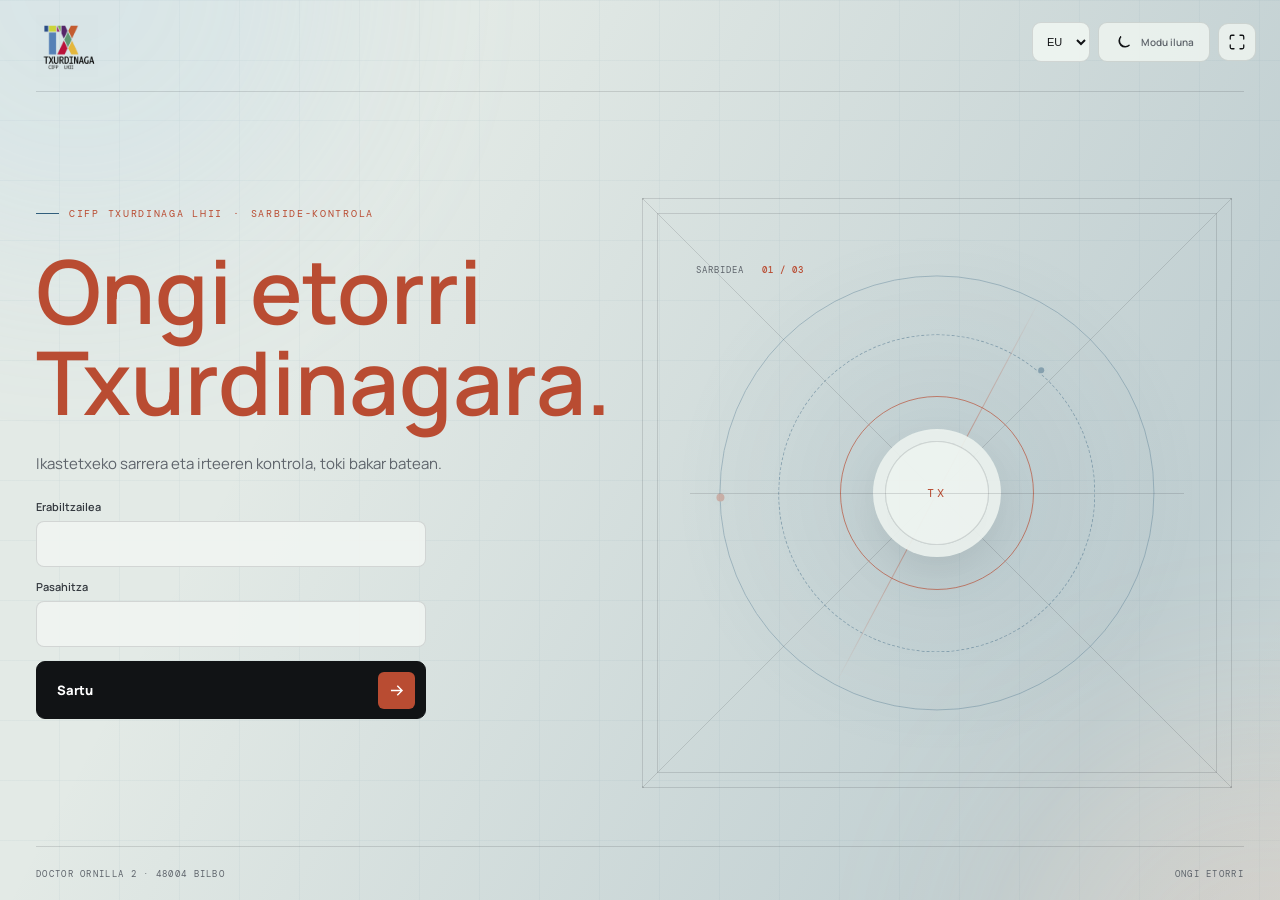
==== commit f43355d5: "Aldaketak Co-authored-by: acipriaoaboitiz-glitch <acipriaoaboitiz-glitch@users.noreply.github.com>" ====
--- a/index.html
+++ b/index.html
@@ -24,6 +24,15 @@
         <svg class="sun-icon" width="18" height="18" viewBox="0 0 24 24" fill="none" stroke="currentColor" stroke-width="1.7" stroke-linecap="round" stroke-linejoin="round" aria-hidden="true"><circle cx="12" cy="12" r="4"></circle><path d="M12 2v2M12 20v2M2 12h2M20 12h2M4.93 4.93l1.42 1.42M17.65 17.65l1.42 1.42M4.93 19.07l1.42-1.42M17.65 6.35l1.42-1.42"></path></svg>
         <span data-theme-label>Modu iluna</span>
       </button>
+      <button class="theme-toggle fullscreen-toggle" id="fullscreen-toggle" type="button" aria-label="Pantaila osoa" title="Pantaila osoa">
+        <svg data-fullscreen-enter width="18" height="18" viewBox="0 0 24 24" fill="none" stroke="currentColor" stroke-width="1.7" stroke-linecap="round" stroke-linejoin="round" aria-hidden="true"><path d="M8 3H5a2 2 0 0 0-2 2v3m13-5h3a2 2 0 0 1 2 2v3M3 16v3a2 2 0 0 0 2 2h3m13-5v3a2 2 0 0 1-2 2h-3"></path></svg>
+      </button>
+    </div>
+
+    <div class="page-transition" id="page-transition" aria-hidden="true">
+      <div class="page-transition-mark">
+        <img src="IMG/Logotipo_Txurdinaga.png" alt="">
+      </div>
     </div>
 
   <section class="cover-screen" id="cover-screen" aria-labelledby="cover-title">
@@ -78,6 +87,7 @@
     <nav class="view-switcher" aria-label="Nabigazio nagusia" data-i18n-aria-label="appNavigation">
       <button class="view-tab is-active" id="overview-view-button" type="button" data-app-view="overview" aria-pressed="true" data-i18n="overviewView">Ikuspegi orokorra</button>
       <button class="view-tab" id="users-view-button" type="button" data-app-view="users" aria-pressed="false" data-i18n="usersView">Erabiltzaileak</button>
+      <button class="view-tab" id="inventory-view-button" type="button" data-app-view="inventory" aria-pressed="false" data-i18n="inventoryView">Inbentarioa</button>
     </nav>
 
     <section class="intro" aria-labelledby="page-title">
@@ -176,6 +186,138 @@
           </table>
         </div>
       </div>
+    </section>
+
+    <section class="inventory-view" id="inventory-view" aria-labelledby="inventory-view-title" hidden>
+      <div class="users-view-heading">
+        <div>
+          <p class="eyebrow" data-i18n="inventoryEyebrow">Txurdinaga · Inbentarioa</p>
+          <h2 id="inventory-view-title" data-i18n="inventoryTitle">Inbentarioa eta aurrekontua</h2>
+          <p data-i18n="inventoryDescription">Kontsultatu ekipoak eta planifikatu etorkizuneko gastuak.</p>
+        </div>
+      </div>
+      <div class="inventory-mode-switcher" role="group" aria-label="Inbentarioaren ikuspegiak" data-i18n-aria-label="inventoryModesLabel">
+        <button class="inventory-mode is-active" type="button" data-inventory-mode="database" aria-pressed="true" data-i18n="inventoryDatabaseTab">Inbentarioa · Datu-basea</button>
+        <button class="inventory-mode" type="button" data-inventory-mode="excel" aria-pressed="false" data-i18n="inventoryExcelTab">PC osagaiak · Excel</button>
+        <button class="inventory-mode" type="button" data-inventory-mode="budget" aria-pressed="false" data-i18n="inventoryBudgetTab">Aurrekontu-plana · Demoa</button>
+      </div>
+      <section class="inventory-database-view" id="inventory-database-view" aria-label="Datu-baseko inbentarioa" data-i18n-aria-label="inventoryDatabaseTab">
+        <div class="section-heading inventory-heading">
+          <div class="section-title-group">
+            <span class="section-icon" aria-hidden="true">DB</span>
+            <div>
+              <h3 data-i18n="inventoryDatabaseTitle">Uneko ekipamendua</h3>
+              <p data-i18n="inventoryDatabaseDescription">MySQL datu-basetik zuzenean kargatua.</p>
+            </div>
+          </div>
+          <button class="inventory-refresh" id="inventory-refresh" type="button" data-i18n="inventoryRefresh">Berritu</button>
+        </div>
+        <div class="inventory-summary" aria-live="polite">
+          <article class="glass-panel inventory-summary-card"><span data-i18n="inventoryKinds">Artikulu mota</span><strong id="inventory-item-count">0</strong></article>
+          <article class="glass-panel inventory-summary-card"><span data-i18n="inventoryUnits">Guztizko unitateak</span><strong id="inventory-unit-count">0</strong></article>
+          <article class="glass-panel inventory-summary-card"><span data-i18n="inventoryNeedsAttention">Arreta behar dute</span><strong id="inventory-attention-count">0</strong></article>
+        </div>
+        <p class="inventory-load-message" id="inventory-load-message" role="status" aria-live="polite" hidden></p>
+        <div class="glass-panel users-panel inventory-panel">
+          <div class="table-wrap" role="region" tabindex="0" aria-label="Datu-baseko inbentario-zerrenda" data-i18n-aria-label="inventoryTableLabel">
+            <table class="users-table inventory-table">
+              <thead>
+                <tr>
+                  <th scope="col" data-i18n="inventoryIdLabel">ID</th>
+                  <th scope="col" data-i18n="inventoryNameLabel">Artikulua</th>
+                  <th scope="col" data-i18n="inventoryQuantityLabel">Kopurua</th>
+                  <th scope="col" data-i18n="inventoryStatusLabel">Egoera</th>
+                  <th scope="col" data-i18n="inventoryCenterLabel">Zentroa</th>
+                  <th scope="col" data-i18n="inventoryReviewLabel">Azken berrikuspena</th>
+                </tr>
+              </thead>
+              <tbody id="inventory-list"></tbody>
+            </table>
+          </div>
+        </div>
+      </section>
+      <section class="inventory-excel-view" id="inventory-excel-view" aria-label="Excel fitxategiko PC osagaiak" data-i18n-aria-label="inventoryExcelTab" hidden>
+        <div class="section-heading inventory-heading">
+          <div class="section-title-group">
+            <span class="section-icon" aria-hidden="true">XL</span>
+            <div>
+              <h3 data-i18n="inventoryExcelTitle">PCaren osagaiak · Excel</h3>
+              <p data-i18n="inventoryExcelDescription">Jatorrizko Excel fitxategiaren zehaztapen teknikoen laburpena.</p>
+            </div>
+          </div>
+          <a class="inventory-refresh inventory-excel-download" href="Especificaciones_PC_Hardware-v2.xlsx" download data-i18n="inventoryExcelDownload">Excel deskargatu</a>
+        </div>
+        <div class="inventory-summary excel-summary" aria-label="PCaren zehaztapen nagusiak" data-i18n-aria-label="inventoryExcelSummary">
+          <article class="glass-panel inventory-summary-card"><span data-i18n="excelStorage">Biltegiratzea</span><strong>1 TB</strong></article>
+          <article class="glass-panel inventory-summary-card"><span data-i18n="excelMemory">RAM memoria</span><strong>2 GB DDR3</strong></article>
+          <article class="glass-panel inventory-summary-card"><span data-i18n="excelPower">Energia-iturria</span><strong>600 W</strong></article>
+        </div>
+        <div class="glass-panel users-panel inventory-panel">
+          <div class="table-wrap" role="region" tabindex="0" aria-label="Excel fitxategiko osagaien zerrenda" data-i18n-aria-label="inventoryExcelTableLabel">
+            <table class="users-table inventory-table excel-table">
+              <thead>
+                <tr>
+                  <th scope="col" data-i18n="excelNumber">Zk.</th>
+                  <th scope="col" data-i18n="excelComponent">Osagaia / Kategoria</th>
+                  <th scope="col" data-i18n="excelManufacturer">Fabrikatzailea / Marka</th>
+                  <th scope="col" data-i18n="excelModel">Modeloa / Zehaztapena</th>
+                  <th scope="col" data-i18n="excelCapacity">Edukiera / Potentzia</th>
+                  <th scope="col" data-i18n="excelNotes">Ohar teknikoak</th>
+                </tr>
+              </thead>
+              <tbody>
+                <tr><td>1</td><td data-i18n="excelMotherboard">Plaka nagusia</td><td>Intel</td><td>Desktop Board 01</td><td>—</td><td data-i18n="excelMotherboardNote">Intel mahai gaineko socket estandarra</td></tr>
+                <tr><td>2</td><td data-i18n="excelGraphics">Txartel grafikoa</td><td>NVIDIA</td><td>GeForce GT 218</td><td>1 GB VRAM</td><td data-i18n="excelGraphicsNote">Oinarrizko gama eta bulegotika</td></tr>
+                <tr><td>3</td><td data-i18n="excelHardDriveOne">1. disko gogorra</td><td>Western Digital</td><td>WD Blue SATA (WD5000AAKX)</td><td>500 GB</td><td>3.5″ SATA 6Gb/s · 7200 RPM</td></tr>
+                <tr><td>4</td><td data-i18n="excelHardDriveTwo">2. disko gogorra</td><td>Seagate</td><td>Barracuda 7200.12 (ST3500418AS)</td><td>500 GB</td><td>3.5″ SATA 3Gb/s · 7200 RPM</td></tr>
+                <tr><td>5</td><td data-i18n="excelRam">RAM memoria</td><td data-i18n="excelGeneric">Generikoa / Hainbat</td><td>DDR3 SDRAM</td><td>2 GB</td><td data-i18n="excelRamNote">2 GB-ko DDR3 modulua</td></tr>
+                <tr><td>6</td><td data-i18n="excelPowerSupply">Energia-iturria</td><td>PC CASE</td><td>PC CASE 600 (PC ATX 2.2 P4)</td><td>600 W</td><td>ATX 2.2</td></tr>
+                <tr><td>7</td><td data-i18n="excelCase">Kaxa / Txasisa</td><td>Antec</td><td>NSK4482B</td><td data-i18n="excelMidTower">Mid Tower</td><td data-i18n="excelCaseNote">ATX/MicroATX kaxa beltza</td></tr>
+                <tr><td>8</td><td data-i18n="excelOpticalDrive">Unitate optikoa / DVD irakurgailua</td><td>LG</td><td data-i18n="excelDvdModel">DVD 24x (irakurri eta grabatu)</td><td>24x</td><td data-i18n="excelDvdNote">SATA DVD/CD irakurgailu eta grabagailua</td></tr>
+              </tbody>
+            </table>
+          </div>
+        </div>
+        <article class="glass-panel excel-recommendation">
+          <span class="priority-dot priority-medium"></span>
+          <div><h3 data-i18n="excelRecommendationTitle">Excel fitxategiko gomendioa</h3><p data-i18n="excelRecommendationText">RAM memoria 8 GB-ra zabaltzea eta SATA SSD disko bat gehitzea proposatzen da.</p></div>
+        </article>
+      </section>
+      <section class="inventory-budget-view" id="inventory-budget-view" aria-label="Aurrekontuaren demo-plana" data-i18n-aria-label="inventoryBudgetTab" hidden>
+        <div class="budget-intro">
+          <div>
+            <p class="eyebrow" data-i18n="budgetPlanningEyebrow">Etorkizuneko plangintza · Demoa</p>
+            <h3 data-i18n="budgetPlanningTitle">Nola erabili 10.000 €-ko aurrekontua</h3>
+            <p data-i18n="budgetPlanningDescription">Kalkulu orientagarriak dira; ez daude datu-basera konektatuta eta ez dira benetako gastuak.</p>
+          </div>
+          <div class="budget-total-card"><span data-i18n="budgetAvailableLabel">Urteko aurrekontua</span><strong id="budget-total-value">10.000 €</strong></div>
+        </div>
+        <div class="budget-summary">
+          <article class="glass-panel budget-summary-card"><span data-i18n="budgetPlannedLabel">Aurrez ikusitako gastua</span><strong id="budget-planned-value"></strong></article>
+          <article class="glass-panel budget-summary-card"><span data-i18n="budgetRemainingLabel">Geratzen dena</span><strong id="budget-remaining-value"></strong></article>
+          <article class="glass-panel budget-summary-card"><span data-i18n="budgetUseLabel">Erabilitako aurrekontua</span><strong id="budget-use-value"></strong></article>
+        </div>
+        <article class="glass-panel budget-chart-card">
+          <div class="budget-chart-heading">
+            <div><h3 data-i18n="budgetDistributionTitle">Gastuaren banaketa lehentasunaren arabera</h3><p data-i18n="budgetDistributionDescription">Kolore bakoitzak aurreikusitako gastuaren zati bat erakusten du.</p></div>
+            <strong id="budget-chart-total"></strong>
+          </div>
+          <div class="budget-bar" role="img" data-i18n-aria-label="budgetChartLabel">
+            <span class="budget-bar-segment priority-low" id="budget-bar-low"></span>
+            <span class="budget-bar-segment priority-medium" id="budget-bar-medium"></span>
+            <span class="budget-bar-segment priority-high" id="budget-bar-high"></span>
+          </div>
+          <div class="budget-legend">
+            <div><span class="priority-dot priority-low"></span><span data-i18n="priorityLow">Baxua · Berdea</span><strong id="budget-low-value"></strong></div>
+            <div><span class="priority-dot priority-medium"></span><span data-i18n="priorityMedium">Ertaina · Laranja</span><strong id="budget-medium-value"></strong></div>
+            <div><span class="priority-dot priority-high"></span><span data-i18n="priorityHigh">Altua · Gorria</span><strong id="budget-high-value"></strong></div>
+          </div>
+        </article>
+        <article class="glass-panel budget-plan-card">
+          <div class="section-heading"><div><h3 data-i18n="budgetItemsTitle">Etorkizuneko behar posibleak</h3><p data-i18n="budgetItemsDescription">Aurrekontuaren demo-adibidea, lehentasunaren arabera.</p></div></div>
+          <div class="budget-priority-groups" id="budget-priority-groups"></div>
+        </article>
+      </section>
     </section>
 
     <section class="glass-panel parking-section" id="parking-section" aria-labelledby="parking-title">
--- a/CSS/estilos.css
+++ b/CSS/estilos.css
@@ -388,9 +388,80 @@
 .cover-exiting { animation: cover-exit .36s ease forwards; pointer-events: none; }
 .dashboard-entering { animation: dashboard-enter .42s ease both; }
 
+.page-transition {
+  position: fixed;
+  z-index: 50;
+  inset: 0;
+  display: grid;
+  overflow: hidden;
+  place-items: center;
+  background:
+    radial-gradient(circle at center, color-mix(in srgb, var(--accent-fill) 82%, transparent), transparent 38%),
+    color-mix(in srgb, var(--page) 91%, transparent);
+  backdrop-filter: blur(14px) saturate(1.12);
+  -webkit-backdrop-filter: blur(14px) saturate(1.12);
+  opacity: 0;
+  visibility: hidden;
+  pointer-events: none;
+}
+
+.page-transition.is-active { animation: page-transition-wash 1.05s cubic-bezier(.2, .72, .24, 1) both; }
+
+.page-transition-mark {
+  position: relative;
+  display: grid;
+  width: min(76vw, 440px);
+  aspect-ratio: 1;
+  place-items: center;
+}
+
+.page-transition-mark::before {
+  position: absolute;
+  width: 66%;
+  aspect-ratio: 1;
+  border: 1px solid var(--accent-border);
+  border-top-color: var(--mint);
+  border-bottom-color: color-mix(in srgb, var(--accent-border) 35%, transparent);
+  border-radius: 50%;
+  box-shadow: 0 0 54px var(--accent-shadow), inset 0 0 42px var(--accent-fill);
+  content: "";
+}
+
+.page-transition.is-active .page-transition-mark::before { animation: page-transition-ring 1.05s cubic-bezier(.2, .72, .24, 1) both; }
+
+.page-transition-mark::after {
+  position: absolute;
+  z-index: 2;
+  top: 50%;
+  width: min(88%, 300px);
+  height: 1px;
+  background: linear-gradient(90deg, transparent, var(--mint), transparent);
+  box-shadow: 0 0 12px var(--mint);
+  content: "";
+  opacity: 0;
+}
+
+.page-transition.is-active .page-transition-mark::after { animation: page-transition-sweep 1.05s cubic-bezier(.2, .72, .24, 1) both; }
+
+.page-transition-mark img {
+  position: relative;
+  z-index: 1;
+  display: block;
+  width: min(74%, 260px);
+  max-height: 110px;
+  object-fit: contain;
+  filter: drop-shadow(0 0 18px var(--accent-shadow));
+}
+
+.page-transition.is-active .page-transition-mark img { animation: page-transition-logo 1.05s cubic-bezier(.2, .72, .24, 1) both; }
+
 @keyframes cover-rise { from { opacity: 0; transform: translateY(14px); } to { opacity: 1; transform: translateY(0); } }
 @keyframes cover-exit { to { opacity: 0; transform: translateY(-12px) scale(.99); } }
 @keyframes dashboard-enter { from { opacity: 0; transform: translateY(12px); } to { opacity: 1; transform: translateY(0); } }
+@keyframes page-transition-wash { 0% { opacity: 0; visibility: visible; } 15% { opacity: 1; } 78% { opacity: 1; } 100% { opacity: 0; visibility: hidden; } }
+@keyframes page-transition-ring { 0% { opacity: 0; transform: scale(.7) rotate(-35deg); } 20% { opacity: 1; } 100% { opacity: 0; transform: scale(1.14) rotate(35deg); } }
+@keyframes page-transition-sweep { 0% { opacity: 0; transform: translateY(calc(-50% - 95px)); } 24% { opacity: 0; } 43% { opacity: .8; } 68% { opacity: 0; transform: translateY(calc(-50% + 95px)); } 100% { opacity: 0; transform: translateY(calc(-50% + 95px)); } }
+@keyframes page-transition-logo { 0% { opacity: 0; transform: scale(.82); filter: blur(8px) drop-shadow(0 0 18px var(--accent-shadow)); } 30% { opacity: 1; transform: scale(1.02); filter: blur(0) drop-shadow(0 0 22px var(--accent-shadow)); } 72% { opacity: 1; transform: scale(1); } 100% { opacity: 0; transform: scale(1.06); filter: blur(2px) drop-shadow(0 0 18px var(--accent-shadow)); } }
 @keyframes orbit-turn { to { rotate: 360deg; } }
 @keyframes orbit-turn-reverse { to { rotate: -360deg; } }
 @keyframes crosshair { to { transform: translate(-50%, -50%) rotate(-28deg); } }
@@ -603,10 +674,79 @@
 #dashboard-screen[data-view="users"] > #parking-section,
 #dashboard-screen[data-view="users"] > .records-section,
 #dashboard-screen[data-view="users"] > .footer-note { display: none; }
+#dashboard-screen[data-view="inventory"] > .intro,
+#dashboard-screen[data-view="inventory"] > .dashboard-grid,
+#dashboard-screen[data-view="inventory"] > .users-view,
+#dashboard-screen[data-view="inventory"] > #parking-section,
+#dashboard-screen[data-view="inventory"] > .records-section,
+#dashboard-screen[data-view="inventory"] > .footer-note { display: none; }
 .users-view { display: grid; gap: 16px; }
 .users-view[hidden] { display: none !important; }
+.inventory-view { display: grid; gap: 16px; }
+.inventory-view[hidden], .inventory-database-view[hidden], .inventory-excel-view[hidden], .inventory-budget-view[hidden] { display: none !important; }
 .users-view-heading h2 { margin: 0; font-size: 20px; }
 .users-view-heading p:not(.eyebrow) { margin: 7px 0 0; color: var(--muted); font-size: 11px; }
+.inventory-mode-switcher { display: flex; flex-wrap: wrap; gap: 7px; }
+.inventory-mode { min-height: 36px; padding: 0 13px; border: 1px solid var(--line); border-radius: 6px; color: var(--muted); background: var(--surface); font-size: 10px; font-weight: 700; cursor: pointer; }
+.inventory-mode:hover, .inventory-mode.is-active { border-color: var(--accent-border); color: var(--mint); background: var(--accent-fill); }
+.inventory-database-view, .inventory-budget-view { display: grid; gap: 15px; }
+.inventory-heading { margin-bottom: 0; }
+.inventory-heading h3, .budget-chart-heading h3, .budget-plan-card h3 { margin: 0; font-size: 15px; }
+.inventory-heading p, .budget-chart-heading p, .budget-plan-card .section-heading p { margin: 5px 0 0; color: var(--muted); font-size: 10px; }
+.inventory-refresh { min-height: 34px; padding: 0 12px; border: 1px solid var(--accent-border); border-radius: 6px; color: var(--mint); background: var(--accent-fill); font-size: 10px; font-weight: 700; cursor: pointer; }
+.inventory-refresh:hover { filter: brightness(1.15); }
+.inventory-summary, .budget-summary { display: grid; grid-template-columns: repeat(3, minmax(0, 1fr)); gap: 12px; }
+.inventory-summary-card, .budget-summary-card { display: grid; min-height: 88px; align-content: space-between; gap: 12px; padding: 14px 17px; color: var(--muted); font-size: 10px; font-weight: 700; }
+.inventory-summary-card strong, .budget-summary-card strong { color: var(--text); font: 600 26px/1 var(--sans); }
+.inventory-summary-card:last-child strong { color: var(--orange); }
+.inventory-load-message { margin: 0; color: var(--orange); font-size: 11px; }
+.inventory-load-message[hidden] { display: none; }
+.inventory-panel { padding: 5px 12px; }
+.inventory-table { min-width: 760px; }
+.excel-table { min-width: 1050px; }
+.inventory-table td:nth-child(1), .inventory-table td:nth-child(3) { color: var(--muted); font-family: var(--mono); }
+.inventory-excel-download { display: inline-flex; align-items: center; justify-content: center; text-decoration: none; }
+.excel-summary .inventory-summary-card strong { font-size: 21px; }
+.excel-recommendation { display: flex; align-items: flex-start; gap: 11px; padding: 16px 18px; border-color: color-mix(in srgb, #d48324 35%, transparent); }
+.excel-recommendation .priority-dot { flex: 0 0 9px; margin-top: 5px; }
+.excel-recommendation h3 { margin: 0; color: var(--text); font-size: 11px; }
+.excel-recommendation p { margin: 5px 0 0; color: var(--muted); font-size: 10px; line-height: 1.6; }
+.inventory-status { display: inline-flex; min-height: 24px; align-items: center; padding: 0 8px; border: 1px solid var(--line); border-radius: 999px; color: var(--muted); font-size: 9px; font-weight: 700; white-space: nowrap; }
+.inventory-status.good { border-color: color-mix(in srgb, #31865b 40%, transparent); color: #31865b; background: color-mix(in srgb, #31865b 10%, transparent); }
+.inventory-status.maintenance { border-color: color-mix(in srgb, #d48324 40%, transparent); color: #b66d18; background: color-mix(in srgb, #d48324 10%, transparent); }
+.inventory-status.unusable, .inventory-status.lost { border-color: color-mix(in srgb, #c44343 40%, transparent); color: #c44343; background: color-mix(in srgb, #c44343 10%, transparent); }
+.budget-intro { display: flex; align-items: center; justify-content: space-between; gap: 20px; }
+.budget-intro h3 { margin: 0; font-size: clamp(18px, 2.4vw, 25px); }
+.budget-intro p:not(.eyebrow) { max-width: 660px; margin: 8px 0 0; color: var(--muted); font-size: 11px; line-height: 1.6; }
+.budget-intro .eyebrow { margin: 0 0 8px; }
+.budget-total-card { display: grid; min-width: 175px; gap: 7px; padding: 15px 18px; border: 1px solid var(--accent-border); border-radius: 12px; background: var(--accent-fill); }
+.budget-total-card span { color: var(--muted); font-size: 10px; font-weight: 700; }
+.budget-total-card strong { color: var(--mint); font: 700 25px/1 var(--sans); white-space: nowrap; }
+.budget-summary-card:first-child strong { color: #c44343; }
+.budget-summary-card:nth-child(2) strong { color: #31865b; }
+.budget-chart-card, .budget-plan-card { padding: 20px; }
+.budget-chart-heading { display: flex; align-items: flex-start; justify-content: space-between; gap: 12px; }
+.budget-chart-heading > strong { color: var(--text); font: 600 15px var(--mono); white-space: nowrap; }
+.budget-bar { display: flex; height: 22px; overflow: hidden; margin: 20px 0 15px; border-radius: 999px; background: color-mix(in srgb, var(--muted) 15%, transparent); }
+.budget-bar-segment { flex: 0 0 0; transition: flex-basis .35s ease; }
+.priority-low { --priority-color: #31865b; }
+.priority-medium { --priority-color: #d48324; }
+.priority-high { --priority-color: #c44343; }
+.budget-bar-segment.priority-low { background: #31865b; }
+.budget-bar-segment.priority-medium { background: #d48324; }
+.budget-bar-segment.priority-high { background: #c44343; }
+.budget-legend { display: grid; grid-template-columns: repeat(3, minmax(0, 1fr)); gap: 12px; }
+.budget-legend > div { display: grid; grid-template-columns: 10px minmax(0, 1fr); align-items: center; gap: 7px; color: var(--muted); font-size: 10px; }
+.budget-legend strong { grid-column: 2; color: var(--text); font: 500 12px var(--mono); }
+.priority-dot { width: 9px; height: 9px; border-radius: 50%; background: var(--priority-color); }
+.budget-plan-card .section-heading { margin-bottom: 14px; }
+.budget-priority-groups { display: grid; grid-template-columns: repeat(3, minmax(0, 1fr)); gap: 12px; }
+.budget-priority-group { min-width: 0; padding: 14px; border: 1px solid color-mix(in srgb, var(--priority-color) 35%, transparent); border-radius: 10px; background: color-mix(in srgb, var(--priority-color) 5%, transparent); }
+.budget-priority-group h4 { margin: 0 0 12px; color: var(--priority-color); font-size: 11px; }
+.budget-priority-group ul { display: grid; gap: 11px; margin: 0; padding: 0; list-style: none; }
+.budget-priority-group li { display: flex; align-items: flex-start; justify-content: space-between; gap: 10px; color: var(--muted); font-size: 10px; line-height: 1.5; }
+.budget-priority-group li strong { color: var(--text); font: 500 10px var(--mono); white-space: nowrap; }
+.budget-priority-total { margin: 14px 0 0; padding-top: 10px; border-top: 1px solid var(--line); color: var(--text); font-size: 10px; font-weight: 800; }
 .attendance-summary { display: grid; grid-template-columns: repeat(2, minmax(0, 1fr)); gap: 14px; }
 .attendance-counter { display: flex; min-height: 104px; align-items: center; justify-content: space-between; padding: 16px 22px; color: var(--muted); font-size: 11px; font-weight: 700; }
 .attendance-counter strong { font: 600 42px/1 var(--sans); }
@@ -1261,6 +1401,7 @@
   .parking-zones { grid-template-columns: 1fr; }
   .teachers-zone, .students-zone { grid-column: auto; }
   .parking-plan { padding: 8px; }
+  .budget-priority-groups { grid-template-columns: 1fr; }
 }
 
 @media (min-width: 561px) and (max-width: 850px) {
@@ -1320,6 +1461,16 @@
   .submit-button { width: 100%; }
   .stat-panel { min-height: 205px; padding: 22px 20px 19px; }
   .users-view { gap: 12px; }
+  .inventory-view { gap: 12px; }
+  .inventory-summary, .budget-summary { grid-template-columns: 1fr; gap: 8px; }
+  .inventory-summary-card, .budget-summary-card { min-height: 72px; }
+  .budget-intro { align-items: stretch; flex-direction: column; gap: 12px; }
+  .budget-total-card { min-width: 0; }
+  .budget-chart-card, .budget-plan-card { padding: 16px 13px; }
+  .budget-legend { grid-template-columns: 1fr; gap: 9px; }
+  .budget-legend strong { grid-column: 2; }
+  .inventory-heading { align-items: flex-start; }
+  .inventory-refresh { flex-shrink: 0; }
   .users-toolbar { grid-template-columns: 1fr; gap: 9px; }
   .attendance-summary { gap: 8px; }
   .attendance-counter { min-height: 82px; padding: 12px; font-size: 9px; }
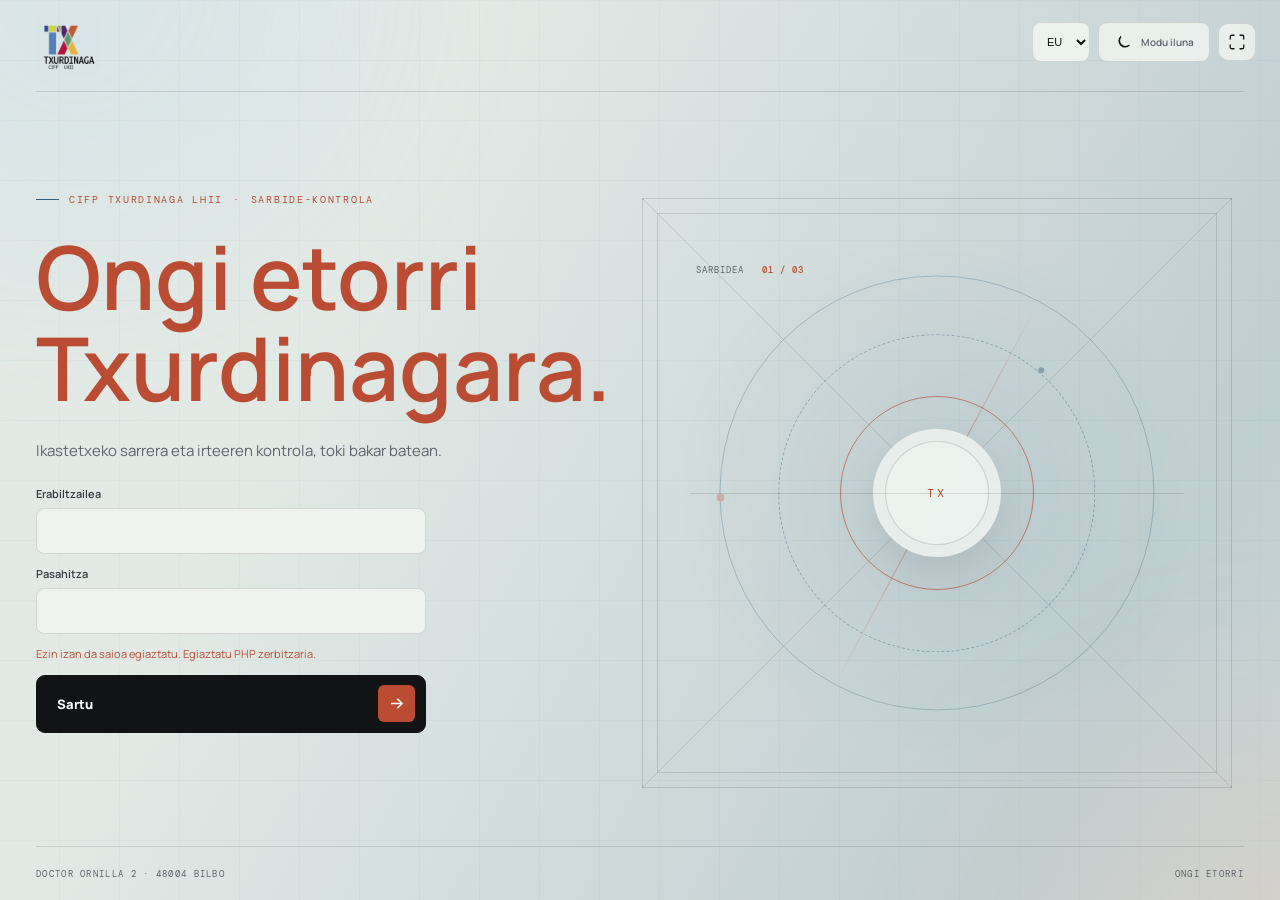
==== commit 7a766114: "Aldaketak login Co-authored-by: acipriaoaboitiz-glitch <acipriaoaboitiz-glitch@users.noreply.github." ====
--- a/index.html
+++ b/index.html
@@ -81,6 +81,9 @@
           <svg width="15" height="15" viewBox="0 0 24 24" fill="none" stroke="currentColor" stroke-width="1.7" aria-hidden="true"><circle cx="12" cy="12" r="9"></circle><path d="M12 7v5l3 2"></path></svg>
           <time id="clock">--:--:--</time>
         </div>
+        <button class="logout-button" id="logout-button" type="button" aria-label="Saioa itxi" data-i18n-aria-label="logout">
+          <svg width="16" height="16" viewBox="0 0 24 24" fill="none" stroke="currentColor" stroke-width="1.8" stroke-linecap="round" stroke-linejoin="round" aria-hidden="true"><path d="M10 17l5-5-5-5M15 12H3"></path><path d="M12 3h6a2 2 0 0 1 2 2v14a2 2 0 0 1-2 2h-6"></path></svg>
+        </button>
       </div>
     </header>
 
--- a/CSS/estilos.css
+++ b/CSS/estilos.css
@@ -450,6 +450,7 @@
   width: min(74%, 260px);
   max-height: 110px;
   object-fit: contain;
+  translate: 3% -2%;
   filter: drop-shadow(0 0 18px var(--accent-shadow));
 }
 
@@ -669,6 +670,7 @@
 .view-tab:hover { color: var(--text); background: var(--accent-fill); }
 .view-tab.is-active { border-color: var(--accent-border); color: var(--mint); background: var(--accent-fill); }
 .view-tab[hidden] { display: none !important; }
+.view-switcher[hidden], .intro[hidden], .dashboard-grid[hidden], .parking-section[hidden], .records-section[hidden] { display: none !important; }
 #dashboard-screen[data-view="users"] > .intro,
 #dashboard-screen[data-view="users"] > .dashboard-grid,
 #dashboard-screen[data-view="users"] > #parking-section,
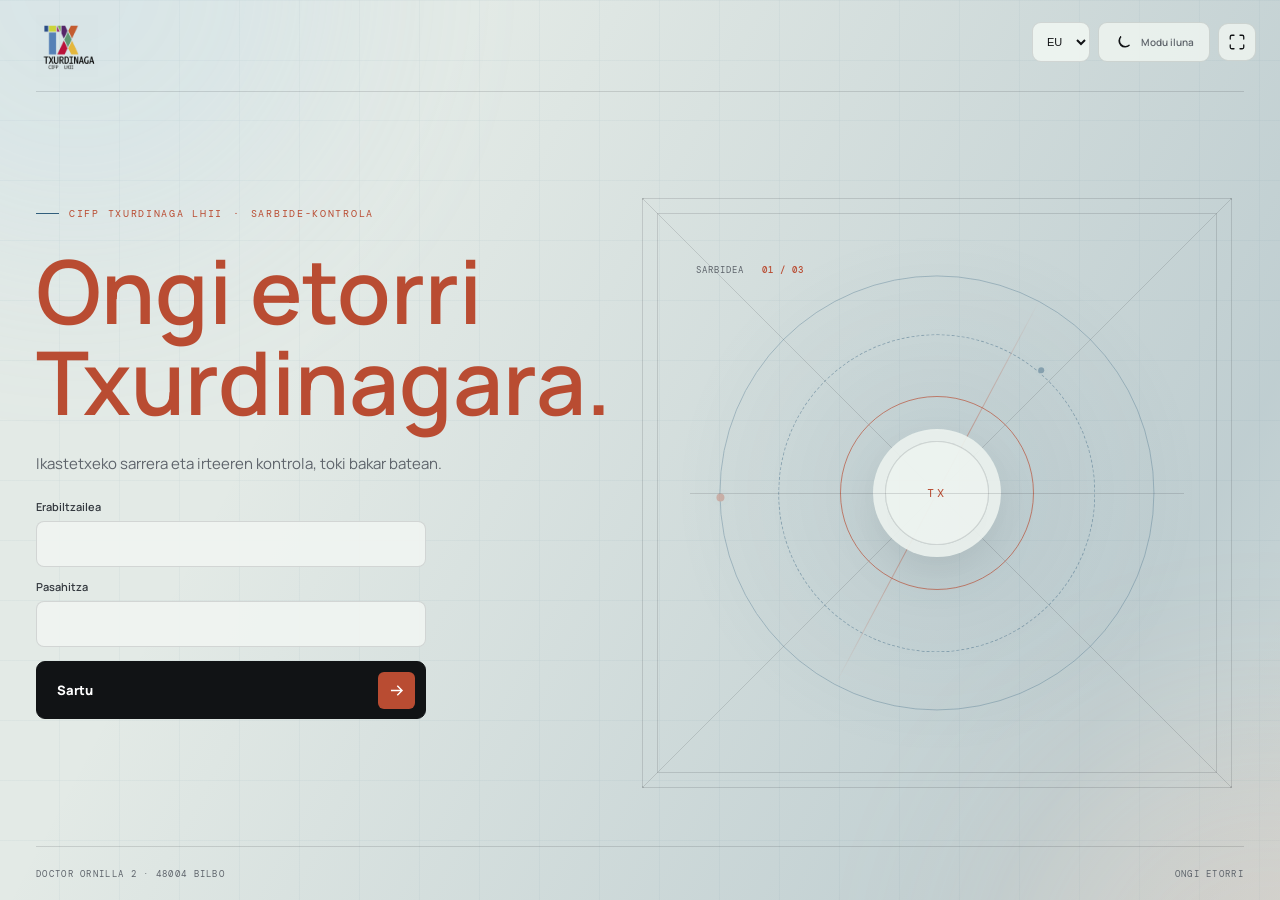
==== commit 22c59e46: "demo sartzeko erab gehituta" ====
--- a/index.html
+++ b/index.html
@@ -86,6 +86,8 @@
         </button>
       </div>
     </header>
+
+    <p class="demo-mode-notice" id="demo-mode-notice" role="status" data-i18n="demoModeNotice" hidden></p>
 
     <nav class="view-switcher" aria-label="Nabigazio nagusia" data-i18n-aria-label="appNavigation">
       <button class="view-tab is-active" id="overview-view-button" type="button" data-app-view="overview" aria-pressed="true" data-i18n="overviewView">Ikuspegi orokorra</button>
--- a/CSS/estilos.css
+++ b/CSS/estilos.css
@@ -671,6 +671,9 @@
 .view-tab.is-active { border-color: var(--accent-border); color: var(--mint); background: var(--accent-fill); }
 .view-tab[hidden] { display: none !important; }
 .view-switcher[hidden], .intro[hidden], .dashboard-grid[hidden], .parking-section[hidden], .records-section[hidden] { display: none !important; }
+.demo-mode-notice { margin: -34px 0 12px; padding: 11px 14px; border: 1px solid var(--accent-border); border-radius: 8px; color: var(--muted); background: var(--accent-fill); font-size: 12px; line-height: 1.5; }
+.demo-mode-notice[hidden] { display: none !important; }
+#demo-mode-notice:not([hidden]) + .view-switcher { margin-top: 0; }
 #dashboard-screen[data-view="users"] > .intro,
 #dashboard-screen[data-view="users"] > .dashboard-grid,
 #dashboard-screen[data-view="users"] > #parking-section,
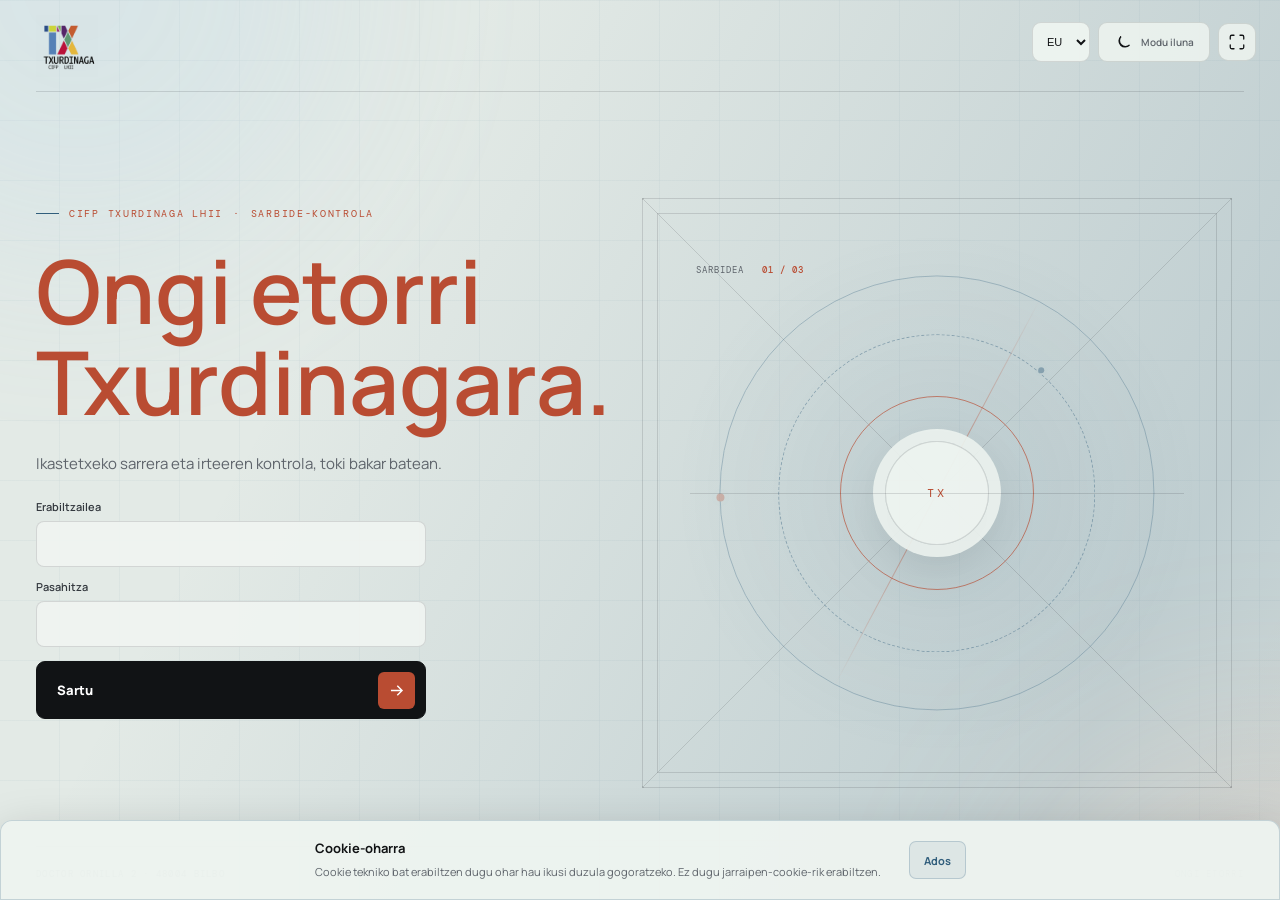
==== commit 888cc523: "Resolver merge y guardar cambios" ====
--- a/index.html
+++ b/index.html
@@ -7,8 +7,9 @@
   <link rel="preconnect" href="https://fonts.googleapis.com">
   <link rel="preconnect" href="https://fonts.gstatic.com" crossorigin>
   <link href="https://fonts.googleapis.com/css2?family=DM+Mono:wght@400;500&family=Manrope:wght@400;500;600;700;800&display=swap" rel="stylesheet">
-  <link rel="stylesheet" href="CSS/estilos.css">
+  <link rel="stylesheet" href="CSS/estilos.css?v=3">
   <script src="JS/theme.js" defer></script>
+  <script src="JS/cookies.js?v=5" defer></script>
   <script src="JS/dashboard.js" defer></script>
 </head>
 <body>
@@ -156,6 +157,21 @@
           <strong id="attendance-outside-count">0</strong>
         </article>
       </div>
+      <form id="users-create-form" class="database-create-form glass-panel" hidden>
+        <div class="database-create-heading">
+          <h3 data-i18n="createUserTitle">Añadir usuario</h3>
+          <p data-i18n="createUserDescription">Los campos con * son obligatorios.</p>
+        </div>
+        <div class="database-create-fields">
+          <label><span data-i18n="firstNameLabel">Nombre</span><input name="izena" maxlength="50" required></label>
+          <label><span data-i18n="lastNameLabel">Apellido</span><input name="abizena" maxlength="50" required></label>
+          <label><span data-i18n="emailLabel">Correo</span><input name="emaila" type="email" maxlength="100" required></label>
+          <label><span data-i18n="roleIdLabel">Rol</span><select name="rol_id" id="user-create-role" required><option value="" data-i18n="selectRole">Selecciona un rol</option></select></label>
+          <label><span data-i18n="newUserPasswordLabel">Contraseña inicial</span><input name="pasahitza" type="password" maxlength="255" required autocomplete="new-password"></label>
+          <button class="database-action-button" type="submit" data-i18n="createRecord">Añadir</button>
+        </div>
+        <p class="database-form-message" id="users-create-message" role="status" aria-live="polite" hidden></p>
+      </form>
       <div class="users-toolbar">
         <label class="user-search-field" for="user-search">
           <span data-i18n="searchUsersLabel">Bilatu erabiltzaileak</span>
@@ -177,14 +193,14 @@
           <table class="users-table">
             <thead>
               <tr>
-                <th scope="col" data-i18n="userIdLabel">ID</th>
-                <th scope="col" data-i18n="firstNameLabel">Izena</th>
-                <th scope="col" data-i18n="lastNameLabel">Abizena</th>
-                <th scope="col" data-i18n="emailLabel">Emaila</th>
-                <th scope="col" data-i18n="roleIdLabel">Rola / ID</th>
-                <th scope="col" data-i18n="centerIdLabel">Zentroa / ID</th>
-                <th scope="col" data-i18n="attendanceStatusLabel">Egoera</th>
+                <th scope="col"><button class="table-sort-button" type="button" data-sort-body="users-list" data-sort-column="0" data-sort-type="number"><span class="table-sort-label" data-i18n="userIdLabel">ID</span><span class="table-sort-indicator" aria-hidden="true">↑</span></button></th>
+                <th scope="col"><button class="table-sort-button" type="button" data-sort-body="users-list" data-sort-column="1" data-sort-type="text"><span class="table-sort-label" data-i18n="firstNameLabel">Izena</span><span class="table-sort-indicator" aria-hidden="true">A-Z</span></button></th>
+                <th scope="col"><button class="table-sort-button" type="button" data-sort-body="users-list" data-sort-column="2" data-sort-type="text"><span class="table-sort-label" data-i18n="lastNameLabel">Abizena</span><span class="table-sort-indicator" aria-hidden="true">A-Z</span></button></th>
+                <th scope="col"><button class="table-sort-button" type="button" data-sort-body="users-list" data-sort-column="3" data-sort-type="text"><span class="table-sort-label" data-i18n="emailLabel">Emaila</span><span class="table-sort-indicator" aria-hidden="true">A-Z</span></button></th>
+                <th scope="col"><button class="table-sort-button" type="button" data-sort-body="users-list" data-sort-column="4" data-sort-type="text"><span class="table-sort-label" data-i18n="roleIdLabel">Rola / ID</span><span class="table-sort-indicator" aria-hidden="true">A-Z</span></button></th>
+                <th scope="col"><button class="table-sort-button" type="button" data-sort-body="users-list" data-sort-column="5" data-sort-type="text"><span class="table-sort-label" data-i18n="attendanceStatusLabel">Egoera</span><span class="table-sort-indicator" aria-hidden="true">A-Z</span></button></th>
                 <th scope="col" data-i18n="attendanceActionLabel">Fichatu</th>
+                <th scope="col" id="users-manage-header" data-i18n="manageHeader" hidden>Gestionar</th>
               </tr>
             </thead>
             <tbody id="users-list"></tbody>
@@ -223,17 +239,35 @@
           <article class="glass-panel inventory-summary-card"><span data-i18n="inventoryNeedsAttention">Arreta behar dute</span><strong id="inventory-attention-count">0</strong></article>
         </div>
         <p class="inventory-load-message" id="inventory-load-message" role="status" aria-live="polite" hidden></p>
+        <form id="inventory-create-form" class="database-create-form glass-panel" hidden>
+          <div class="database-create-heading">
+            <h3 data-i18n="createInventoryTitle">Añadir artículo</h3>
+            <p data-i18n="createInventoryDescription">Registra un artículo en el inventario de MySQL.</p>
+          </div>
+          <div class="database-create-fields">
+            <label class="database-create-wide"><span data-i18n="inventoryNameLabel">Artículo</span><input name="izena" maxlength="100" required></label>
+            <label><span data-i18n="inventoryQuantityLabel">Cantidad</span><input name="kopurua" type="number" min="0" step="1" value="1" required></label>
+            <label><span data-i18n="inventoryStatusLabel">Estado</span><select name="egoera" required>
+              <option value="ONDO" data-i18n="inventoryStatusGood">Correcto</option>
+              <option value="ERABILI_EZINIK" data-i18n="inventoryStatusUnusable">Inutilizable</option>
+              <option value="MANTENIMENDUAN" data-i18n="inventoryStatusMaintenance">En mantenimiento</option>
+              <option value="GALDUTAKO" data-i18n="inventoryStatusLost">Perdido</option>
+            </select></label>
+            <button class="database-action-button" type="submit" data-i18n="createRecord">Añadir</button>
+          </div>
+          <p class="database-form-message" id="inventory-create-message" role="status" aria-live="polite" hidden></p>
+        </form>
         <div class="glass-panel users-panel inventory-panel">
           <div class="table-wrap" role="region" tabindex="0" aria-label="Datu-baseko inbentario-zerrenda" data-i18n-aria-label="inventoryTableLabel">
             <table class="users-table inventory-table">
               <thead>
                 <tr>
-                  <th scope="col" data-i18n="inventoryIdLabel">ID</th>
-                  <th scope="col" data-i18n="inventoryNameLabel">Artikulua</th>
-                  <th scope="col" data-i18n="inventoryQuantityLabel">Kopurua</th>
-                  <th scope="col" data-i18n="inventoryStatusLabel">Egoera</th>
-                  <th scope="col" data-i18n="inventoryCenterLabel">Zentroa</th>
-                  <th scope="col" data-i18n="inventoryReviewLabel">Azken berrikuspena</th>
+                  <th scope="col"><button class="table-sort-button" type="button" data-sort-body="inventory-list" data-sort-column="0" data-sort-type="number"><span class="table-sort-label" data-i18n="inventoryIdLabel">ID</span><span class="table-sort-indicator" aria-hidden="true">↑</span></button></th>
+                  <th scope="col"><button class="table-sort-button" type="button" data-sort-body="inventory-list" data-sort-column="1" data-sort-type="text"><span class="table-sort-label" data-i18n="inventoryNameLabel">Artikulua</span><span class="table-sort-indicator" aria-hidden="true">A-Z</span></button></th>
+                  <th scope="col"><button class="table-sort-button" type="button" data-sort-body="inventory-list" data-sort-column="2" data-sort-type="number"><span class="table-sort-label" data-i18n="inventoryQuantityLabel">Kopurua</span><span class="table-sort-indicator" aria-hidden="true">↑</span></button></th>
+                  <th scope="col"><button class="table-sort-button" type="button" data-sort-body="inventory-list" data-sort-column="3" data-sort-type="text"><span class="table-sort-label" data-i18n="inventoryStatusLabel">Egoera</span><span class="table-sort-indicator" aria-hidden="true">A-Z</span></button></th>
+                  <th scope="col"><button class="table-sort-button" type="button" data-sort-body="inventory-list" data-sort-column="4" data-sort-type="date"><span class="table-sort-label" data-i18n="inventoryReviewLabel">Azken berrikuspena</span><span class="table-sort-indicator" aria-hidden="true">↑</span></button></th>
+                  <th scope="col" id="inventory-manage-header" data-i18n="manageHeader" hidden>Gestionar</th>
                 </tr>
               </thead>
               <tbody id="inventory-list"></tbody>
@@ -250,42 +284,30 @@
               <p data-i18n="inventoryExcelDescription">Jatorrizko Excel fitxategiaren zehaztapen teknikoen laburpena.</p>
             </div>
           </div>
-          <a class="inventory-refresh inventory-excel-download" href="Especificaciones_PC_Hardware-v2.xlsx" download data-i18n="inventoryExcelDownload">Excel deskargatu</a>
-        </div>
-        <div class="inventory-summary excel-summary" aria-label="PCaren zehaztapen nagusiak" data-i18n-aria-label="inventoryExcelSummary">
-          <article class="glass-panel inventory-summary-card"><span data-i18n="excelStorage">Biltegiratzea</span><strong>1 TB</strong></article>
-          <article class="glass-panel inventory-summary-card"><span data-i18n="excelMemory">RAM memoria</span><strong>2 GB DDR3</strong></article>
-          <article class="glass-panel inventory-summary-card"><span data-i18n="excelPower">Energia-iturria</span><strong>600 W</strong></article>
-        </div>
+        </div>
+        <p class="inventory-load-message excel-load-message" id="inventory-excel-load-message" aria-live="polite" data-i18n="inventoryExcelLoading">Excel datuak kargatzen...</p>
+        <div class="inventory-summary excel-summary" id="inventory-excel-summary" aria-label="PCaren zehaztapen nagusiak" data-i18n-aria-label="inventoryExcelSummary"></div>
         <div class="glass-panel users-panel inventory-panel">
           <div class="table-wrap" role="region" tabindex="0" aria-label="Excel fitxategiko osagaien zerrenda" data-i18n-aria-label="inventoryExcelTableLabel">
             <table class="users-table inventory-table excel-table">
               <thead>
                 <tr>
-                  <th scope="col" data-i18n="excelNumber">Zk.</th>
-                  <th scope="col" data-i18n="excelComponent">Osagaia / Kategoria</th>
-                  <th scope="col" data-i18n="excelManufacturer">Fabrikatzailea / Marka</th>
-                  <th scope="col" data-i18n="excelModel">Modeloa / Zehaztapena</th>
-                  <th scope="col" data-i18n="excelCapacity">Edukiera / Potentzia</th>
-                  <th scope="col" data-i18n="excelNotes">Ohar teknikoak</th>
+                  <th scope="col"><button class="table-sort-button" type="button" data-sort-body="inventory-excel-list" data-sort-column="0" data-sort-type="number"><span class="table-sort-label" data-i18n="excelNumber">Zk.</span><span class="table-sort-indicator" aria-hidden="true">↑</span></button></th>
+                  <th scope="col"><button class="table-sort-button" type="button" data-sort-body="inventory-excel-list" data-sort-column="1" data-sort-type="text"><span class="table-sort-label" data-i18n="excelComponent">Osagaia / Kategoria</span><span class="table-sort-indicator" aria-hidden="true">A-Z</span></button></th>
+                  <th scope="col"><button class="table-sort-button" type="button" data-sort-body="inventory-excel-list" data-sort-column="2" data-sort-type="text"><span class="table-sort-label" data-i18n="excelManufacturer">Fabrikatzailea / Marka</span><span class="table-sort-indicator" aria-hidden="true">A-Z</span></button></th>
+                  <th scope="col"><button class="table-sort-button" type="button" data-sort-body="inventory-excel-list" data-sort-column="3" data-sort-type="text"><span class="table-sort-label" data-i18n="excelModel">Modeloa / Zehaztapena</span><span class="table-sort-indicator" aria-hidden="true">A-Z</span></button></th>
+                  <th scope="col"><button class="table-sort-button" type="button" data-sort-body="inventory-excel-list" data-sort-column="4" data-sort-type="text"><span class="table-sort-label" data-i18n="excelCapacity">Edukiera / Potentzia</span><span class="table-sort-indicator" aria-hidden="true">A-Z</span></button></th>
+                  <th scope="col"><button class="table-sort-button" type="button" data-sort-body="inventory-excel-list" data-sort-column="5" data-sort-type="text"><span class="table-sort-label" data-i18n="excelNotes">Ohar teknikoak</span><span class="table-sort-indicator" aria-hidden="true">A-Z</span></button></th>
+                  <th scope="col"><button class="table-sort-button" type="button" data-sort-body="inventory-excel-list" data-sort-column="6" data-sort-type="number"><span class="table-sort-label" data-i18n="inventoryQuantityLabel">Kopurua</span><span class="table-sort-indicator" aria-hidden="true">↑</span></button></th>
                 </tr>
               </thead>
-              <tbody>
-                <tr><td>1</td><td data-i18n="excelMotherboard">Plaka nagusia</td><td>Intel</td><td>Desktop Board 01</td><td>—</td><td data-i18n="excelMotherboardNote">Intel mahai gaineko socket estandarra</td></tr>
-                <tr><td>2</td><td data-i18n="excelGraphics">Txartel grafikoa</td><td>NVIDIA</td><td>GeForce GT 218</td><td>1 GB VRAM</td><td data-i18n="excelGraphicsNote">Oinarrizko gama eta bulegotika</td></tr>
-                <tr><td>3</td><td data-i18n="excelHardDriveOne">1. disko gogorra</td><td>Western Digital</td><td>WD Blue SATA (WD5000AAKX)</td><td>500 GB</td><td>3.5″ SATA 6Gb/s · 7200 RPM</td></tr>
-                <tr><td>4</td><td data-i18n="excelHardDriveTwo">2. disko gogorra</td><td>Seagate</td><td>Barracuda 7200.12 (ST3500418AS)</td><td>500 GB</td><td>3.5″ SATA 3Gb/s · 7200 RPM</td></tr>
-                <tr><td>5</td><td data-i18n="excelRam">RAM memoria</td><td data-i18n="excelGeneric">Generikoa / Hainbat</td><td>DDR3 SDRAM</td><td>2 GB</td><td data-i18n="excelRamNote">2 GB-ko DDR3 modulua</td></tr>
-                <tr><td>6</td><td data-i18n="excelPowerSupply">Energia-iturria</td><td>PC CASE</td><td>PC CASE 600 (PC ATX 2.2 P4)</td><td>600 W</td><td>ATX 2.2</td></tr>
-                <tr><td>7</td><td data-i18n="excelCase">Kaxa / Txasisa</td><td>Antec</td><td>NSK4482B</td><td data-i18n="excelMidTower">Mid Tower</td><td data-i18n="excelCaseNote">ATX/MicroATX kaxa beltza</td></tr>
-                <tr><td>8</td><td data-i18n="excelOpticalDrive">Unitate optikoa / DVD irakurgailua</td><td>LG</td><td data-i18n="excelDvdModel">DVD 24x (irakurri eta grabatu)</td><td>24x</td><td data-i18n="excelDvdNote">SATA DVD/CD irakurgailu eta grabagailua</td></tr>
-              </tbody>
+              <tbody id="inventory-excel-list"></tbody>
             </table>
           </div>
         </div>
         <article class="glass-panel excel-recommendation">
           <span class="priority-dot priority-medium"></span>
-          <div><h3 data-i18n="excelRecommendationTitle">Excel fitxategiko gomendioa</h3><p data-i18n="excelRecommendationText">RAM memoria 8 GB-ra zabaltzea eta SATA SSD disko bat gehitzea proposatzen da.</p></div>
+          <div><h3 id="inventory-excel-recommendation-title" data-i18n="excelRecommendationTitle">Excel fitxategiko gomendioa</h3><p id="inventory-excel-recommendation"></p></div>
         </article>
       </section>
       <section class="inventory-budget-view" id="inventory-budget-view" aria-label="Aurrekontuaren demo-plana" data-i18n-aria-label="inventoryBudgetTab" hidden>
@@ -442,7 +464,7 @@
       </div>
       <div class="table-wrap" role="region" tabindex="0" aria-label="Azken sarrerak" data-i18n-aria-label="recentEntries">
         <table>
-          <thead><tr><th scope="col" data-i18n="person">Pertsona</th><th scope="col" data-i18n="identifier">Identifikatzailea</th><th scope="col" data-i18n="time">Ordua</th><th scope="col" data-i18n="type">Mota</th><th scope="col" data-i18n="status">Egoera</th></tr></thead>
+          <thead><tr><th scope="col"><button class="table-sort-button" type="button" data-sort-body="access-records" data-sort-column="0" data-sort-type="text"><span class="table-sort-label" data-i18n="person">Pertsona</span><span class="table-sort-indicator" aria-hidden="true">A-Z</span></button></th><th scope="col"><button class="table-sort-button" type="button" data-sort-body="access-records" data-sort-column="1" data-sort-type="text"><span class="table-sort-label" data-i18n="identifier">Identifikatzailea</span><span class="table-sort-indicator" aria-hidden="true">A-Z</span></button></th><th scope="col"><button class="table-sort-button" type="button" data-sort-body="access-records" data-sort-column="2" data-sort-type="date"><span class="table-sort-label" data-i18n="time">Ordua</span><span class="table-sort-indicator" aria-hidden="true">↓</span></button></th><th scope="col"><button class="table-sort-button" type="button" data-sort-body="access-records" data-sort-column="3" data-sort-type="text"><span class="table-sort-label" data-i18n="type">Mota</span><span class="table-sort-indicator" aria-hidden="true">A-Z</span></button></th><th scope="col"><button class="table-sort-button" type="button" data-sort-body="access-records" data-sort-column="4" data-sort-type="text"><span class="table-sort-label" data-i18n="status">Egoera</span><span class="table-sort-indicator" aria-hidden="true">A-Z</span></button></th></tr></thead>
           <tbody id="access-records"><tr class="empty-row"><td colspan="5" data-i18n="emptyRecords">Oraindik ez dago sarbiderik erregistratuta.</td></tr></tbody>
         </table>
       </div>
@@ -454,6 +476,14 @@
     </footer>
   </main>
 
+  <aside class="cookie-notice" id="cookie-notice" aria-labelledby="cookie-notice-title">
+    <div class="cookie-notice-copy">
+      <h2 id="cookie-notice-title" data-cookie-text="title">Cookie-oharra</h2>
+      <p data-cookie-text="message">Cookie tekniko bat erabiltzen dugu ohar hau ikusi duzula gogoratzeko. Ez dugu jarraipen-cookie-rik erabiltzen.</p>
+      <p class="cookie-notice-error" data-cookie-text="error" role="alert" hidden></p>
+    </div>
+    <button class="cookie-notice-button" type="button" data-cookie-dismiss data-cookie-text="dismiss">Ados</button>
+  </aside>
   <div class="toast" id="toast" role="status" aria-live="polite"></div>
 </body>
 </html>
--- a/CSS/estilos.css
+++ b/CSS/estilos.css
@@ -707,8 +707,13 @@
 .inventory-load-message { margin: 0; color: var(--orange); font-size: 11px; }
 .inventory-load-message[hidden] { display: none; }
 .inventory-panel { padding: 5px 12px; }
-.inventory-table { min-width: 760px; }
-.excel-table { min-width: 1050px; }
+.inventory-table { min-width: 650px; }
+.excel-table { min-width: 1250px; }
+.excel-group-row th { color: var(--mint); background: color-mix(in srgb, var(--mint) 8%, var(--surface)); font-size: 10px; letter-spacing: .5px; text-align: left; text-transform: uppercase; }
+.excel-summary .inventory-summary-card { min-height: 105px; }
+.excel-summary .inventory-summary-card span { line-height: 1.5; }
+.excel-summary .inventory-summary-card strong { font-size: 16px; line-height: 1.4; }
+.excel-load-message { margin-top: 2px; }
 .inventory-table td:nth-child(1), .inventory-table td:nth-child(3) { color: var(--muted); font-family: var(--mono); }
 .inventory-excel-download { display: inline-flex; align-items: center; justify-content: center; text-decoration: none; }
 .excel-summary .inventory-summary-card strong { font-size: 21px; }
@@ -762,6 +767,25 @@
 .users-toolbar input, .users-toolbar select { width: 100%; min-width: 0; height: 42px; padding: 0 11px; border: 1px solid var(--line); border-radius: 6px; outline: none; color: var(--text); background: var(--input-background); font: 11px var(--sans); }
 .users-toolbar input:focus, .users-toolbar select:focus { border-color: var(--accent-border); box-shadow: 0 0 0 3px var(--accent-fill); }
 .users-toolbar input::placeholder { color: var(--muted); opacity: .8; }
+.database-create-form { display: grid; gap: 13px; padding: 17px; }
+.database-create-form[hidden] { display: none !important; }
+.database-create-heading h3 { margin: 0; color: var(--text); font-size: 13px; }
+.database-create-heading p { margin: 5px 0 0; color: var(--muted); font-size: 10px; }
+.database-create-fields { display: grid; grid-template-columns: repeat(auto-fit, minmax(145px, 1fr)); align-items: end; gap: 10px; }
+.database-create-fields label { display: grid; min-width: 0; gap: 6px; color: var(--field-label); font-size: 10px; font-weight: 700; }
+.database-create-fields input, .database-create-fields select { width: 100%; min-width: 0; height: 38px; padding: 0 10px; border: 1px solid var(--line); border-radius: 6px; outline: none; color: var(--text); background: var(--input-background); font: 11px var(--sans); }
+.database-create-fields input:focus, .database-create-fields select:focus { border-color: var(--accent-border); box-shadow: 0 0 0 3px var(--accent-fill); }
+.database-create-wide { grid-column: span 2; }
+.database-action-button, .database-secondary-button, .database-delete-button { min-height: 34px; padding: 0 11px; border: 1px solid var(--accent-border); border-radius: 6px; color: var(--mint); background: var(--accent-fill); font: 700 10px var(--sans); white-space: nowrap; cursor: pointer; }
+.database-action-button:hover, .database-secondary-button:hover { filter: brightness(1.15); }
+.database-secondary-button { border-color: var(--line); color: var(--muted); background: var(--surface); }
+.database-delete-button { border-color: color-mix(in srgb, #c44343 45%, transparent); color: #c44343; background: color-mix(in srgb, #c44343 9%, transparent); }
+.database-form-message { margin: 0; color: var(--mint); font-size: 10px; }
+.database-form-message[hidden] { display: none; }
+.inline-management-row td { padding: 12px; background: color-mix(in srgb, var(--accent-fill) 55%, var(--surface)); }
+.inline-management-form { display: grid; gap: 10px; }
+.inline-management-actions { display: flex; flex-wrap: wrap; gap: 7px; }
+.database-action-button:disabled, .database-secondary-button:disabled, .database-delete-button:disabled { opacity: .55; cursor: wait; }
 .users-panel { min-width: 0; overflow: hidden; padding: 5px 12px; }
 .users-table { min-width: 940px; }
 .users-table td:nth-child(1), .users-table td:nth-child(5), .users-table td:nth-child(6) { color: var(--muted); font-family: var(--mono); }
@@ -1285,6 +1309,24 @@
   white-space: nowrap;
 }
 
+.table-sort-button {
+  display: inline-flex;
+  align-items: center;
+  gap: 7px;
+  padding: 0;
+  border: 0;
+  color: inherit;
+  appearance: none;
+  background-color: transparent;
+  font: inherit;
+  letter-spacing: inherit;
+  text-transform: inherit;
+  cursor: pointer;
+}
+.table-sort-button:hover, .table-sort-button:focus-visible { color: inherit; }
+.table-sort-button:focus-visible { outline: 2px solid var(--mint); outline-offset: 3px; }
+.table-sort-indicator { color: inherit; font: 10px var(--mono); letter-spacing: 0; }
+
 tbody td {
   padding: 14px 12px;
   border-bottom: 1px solid rgba(222, 242, 229, .055);
@@ -1372,6 +1414,34 @@
 }
 
 .footer-note span:last-child { color: #7e8e83; }
+
+.cookie-notice {
+  position: fixed;
+  right: 0;
+  bottom: 0;
+  left: 0;
+  z-index: 30;
+  display: flex;
+  width: 100%;
+  align-items: center;
+  justify-content: center;
+  gap: 28px;
+  padding: 18px max(24px, calc((100% - 1120px) / 2));
+  border: 1px solid var(--accent-border);
+  border-radius: 12px 12px 0 0;
+  color: var(--text);
+  background: var(--surface-strong);
+  box-shadow: 0 16px 48px rgba(0, 0, 0, .22);
+}
+
+.cookie-notice[hidden] { display: none; }
+.cookie-notice-copy { max-width: 760px; }
+.cookie-notice h2 { margin: 0; font-size: 13px; }
+.cookie-notice p { margin: 6px 0 0; color: var(--muted); font-size: 11px; line-height: 1.6; }
+.cookie-notice .cookie-notice-error { color: var(--orange); }
+.cookie-notice-button { min-height: 38px; flex: 0 0 auto; padding: 0 14px; border: 1px solid var(--accent-border); border-radius: 7px; color: var(--mint); background: var(--accent-fill); font-size: 11px; font-weight: 700; cursor: pointer; }
+.cookie-notice-button:hover { filter: brightness(1.15); }
+.cookie-notice-button:focus-visible { outline: 2px solid var(--mint); outline-offset: 3px; }
 
 @keyframes drift {
   from { transform: translate3d(0, 0, 0) scale(1); }
@@ -1421,6 +1491,8 @@
 }
 
 @media (max-width: 560px) {
+  .cookie-notice { align-items: stretch; flex-direction: column; gap: 12px; padding: 16px 20px calc(16px + env(safe-area-inset-bottom)); }
+  .cookie-notice-button { align-self: flex-end; }
   .cover-screen { width: calc(100% - 32px); grid-template-rows: 72px 210px auto 42px; grid-template-areas: "header" "art" "content" "footer"; align-content: start; }
   .cover-header { grid-area: header; }
   .cover-logo { width: 120px; max-height: 50px; }
